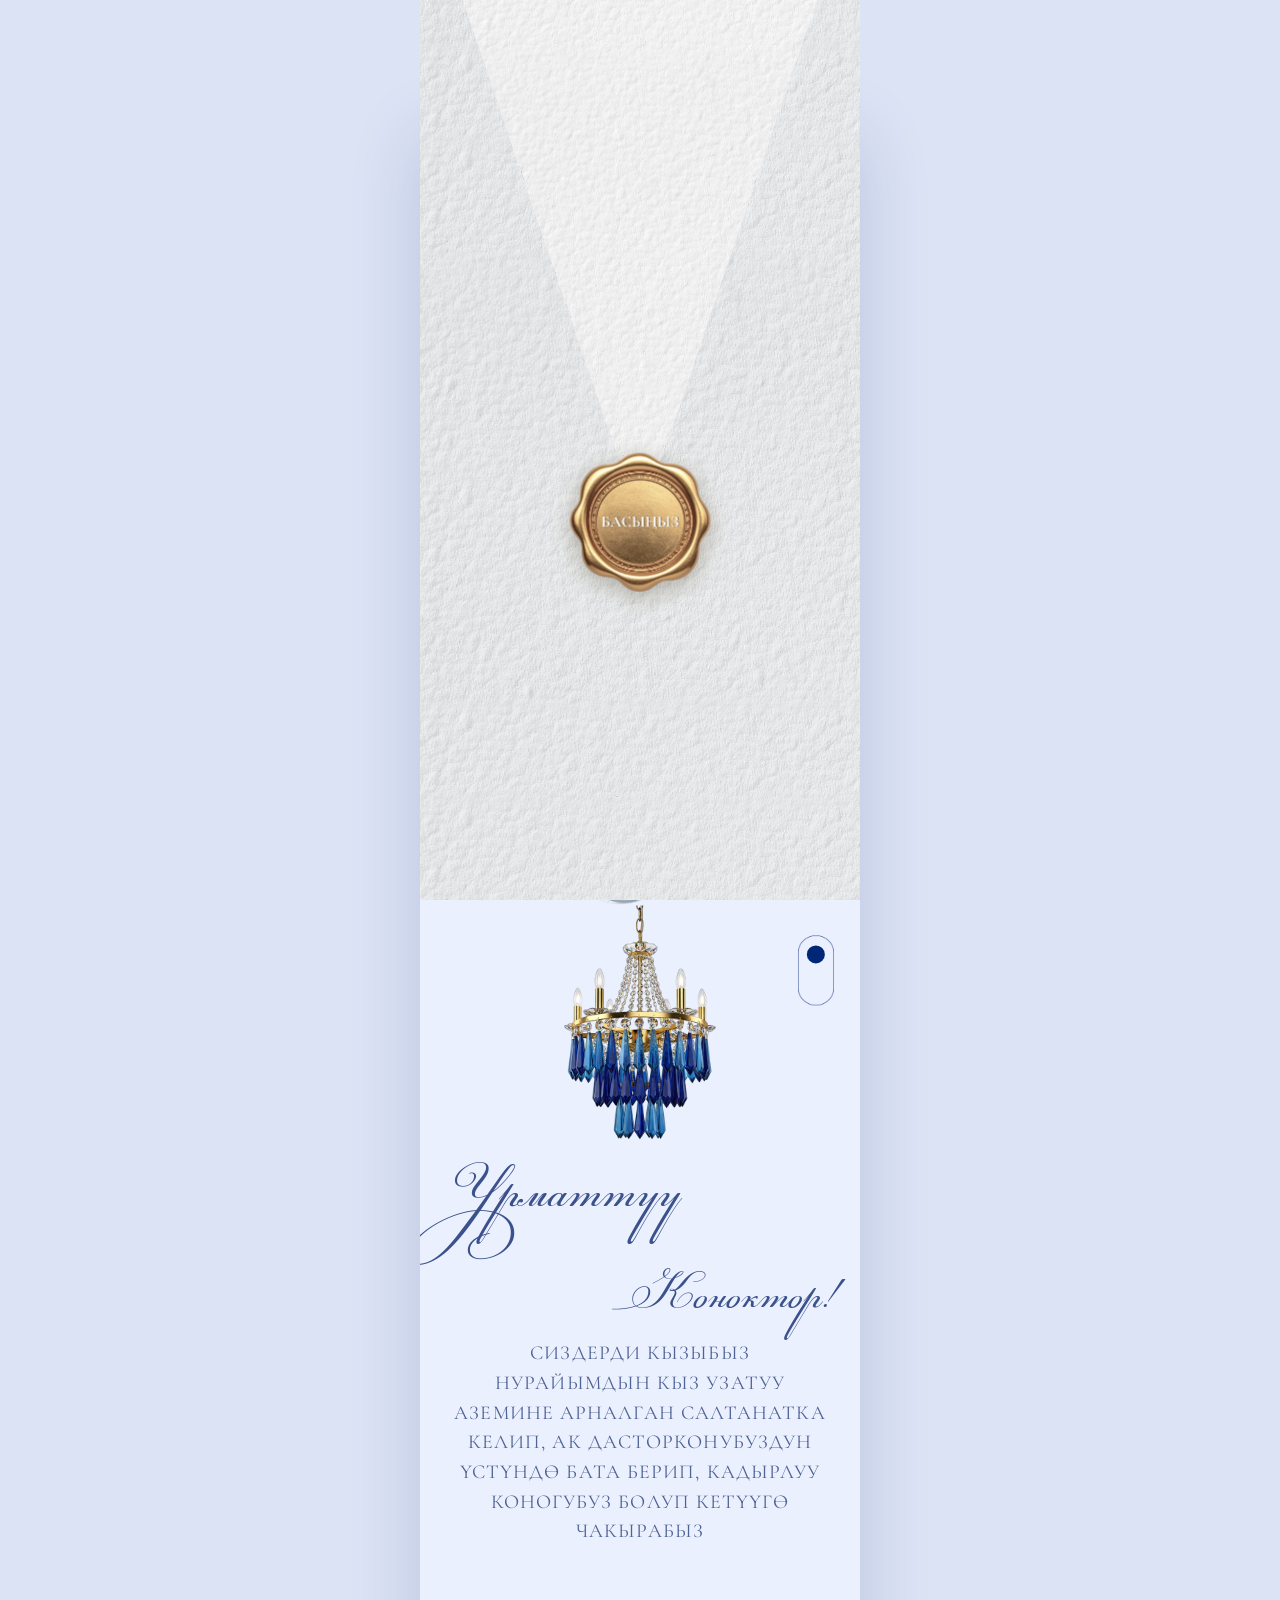
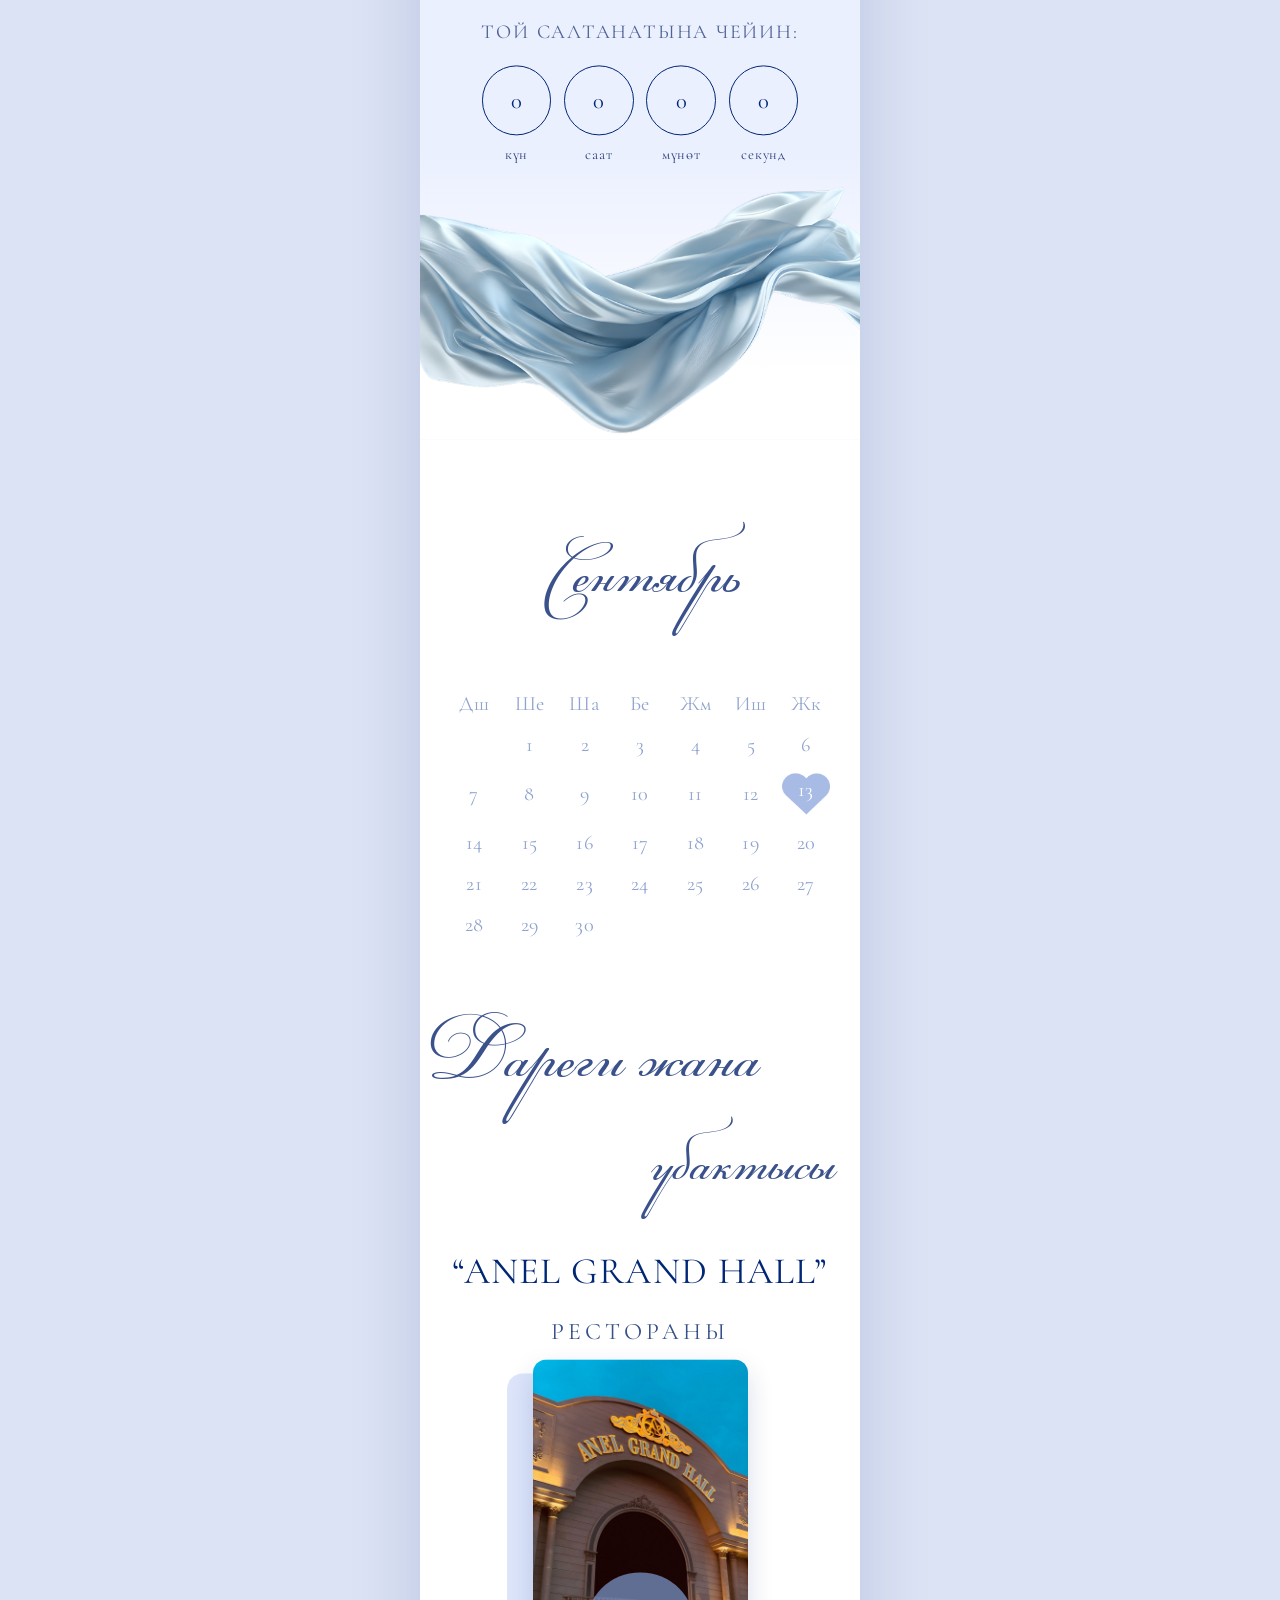
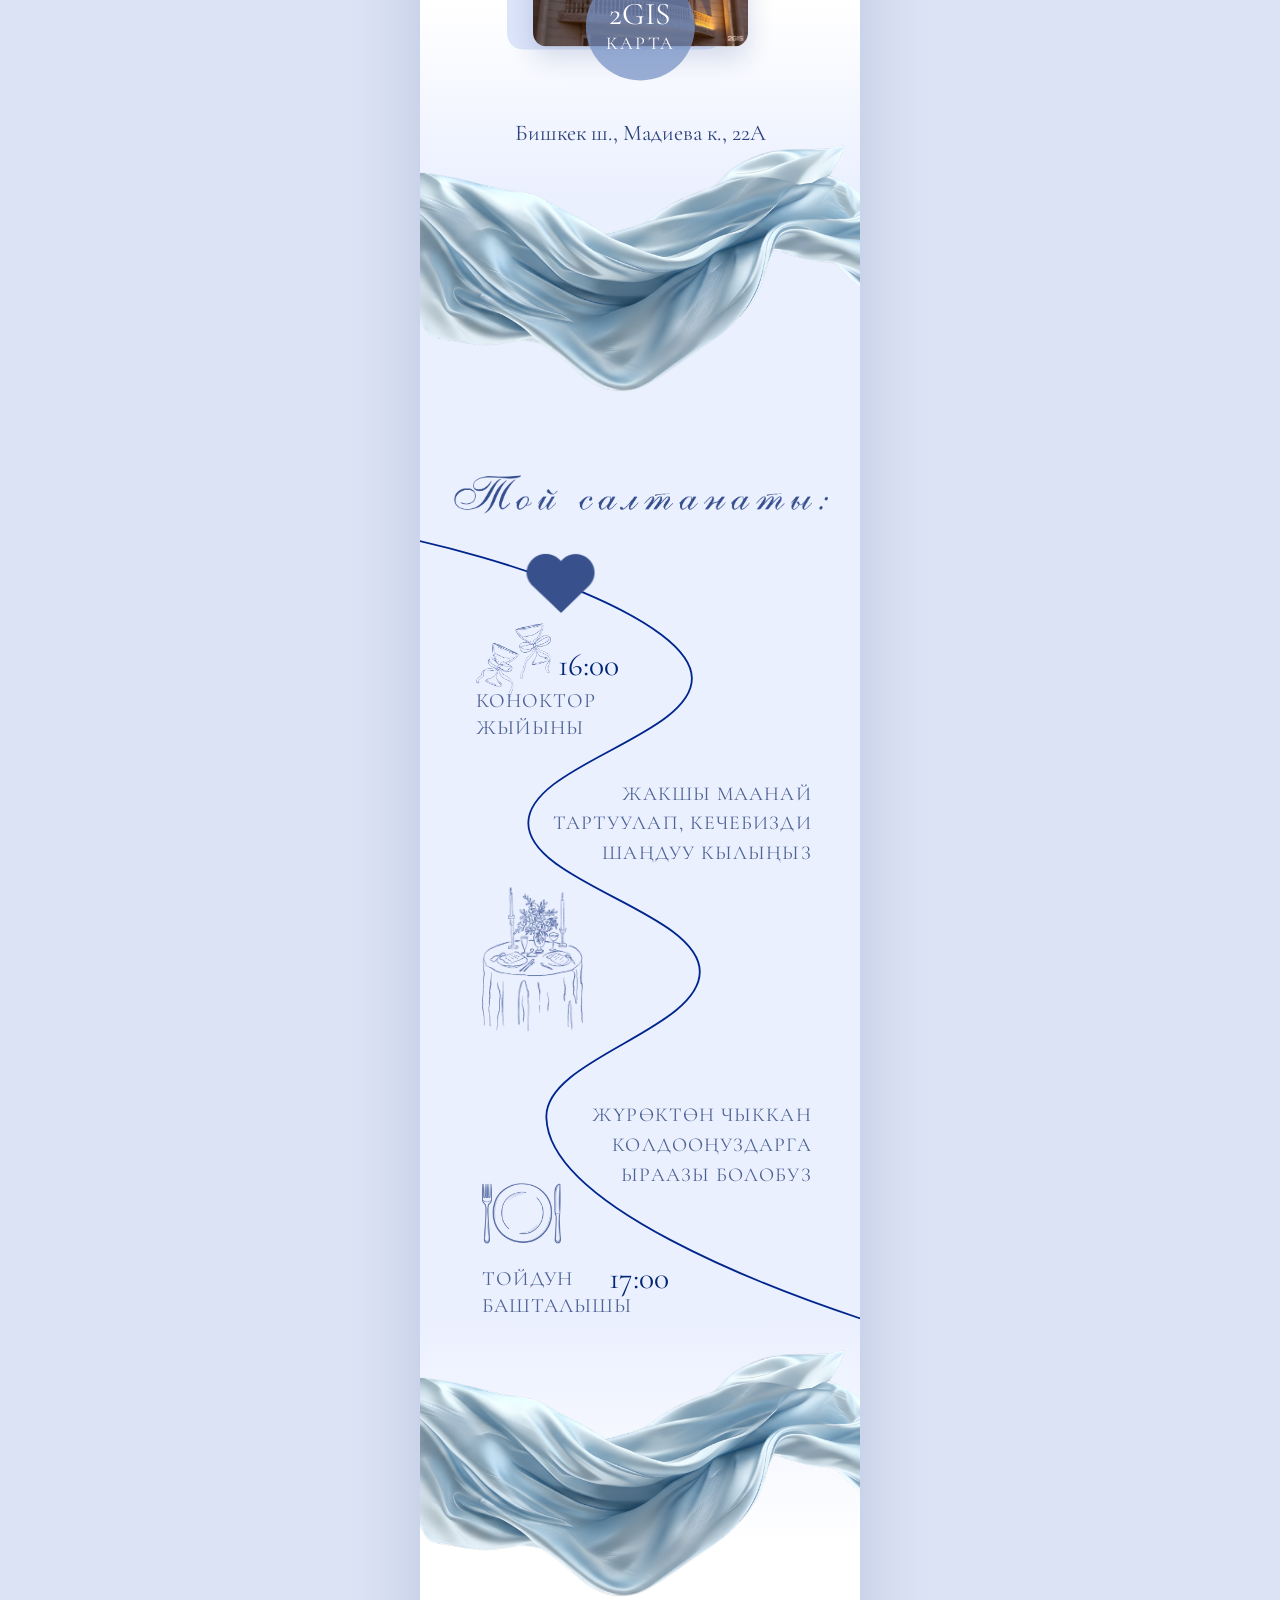
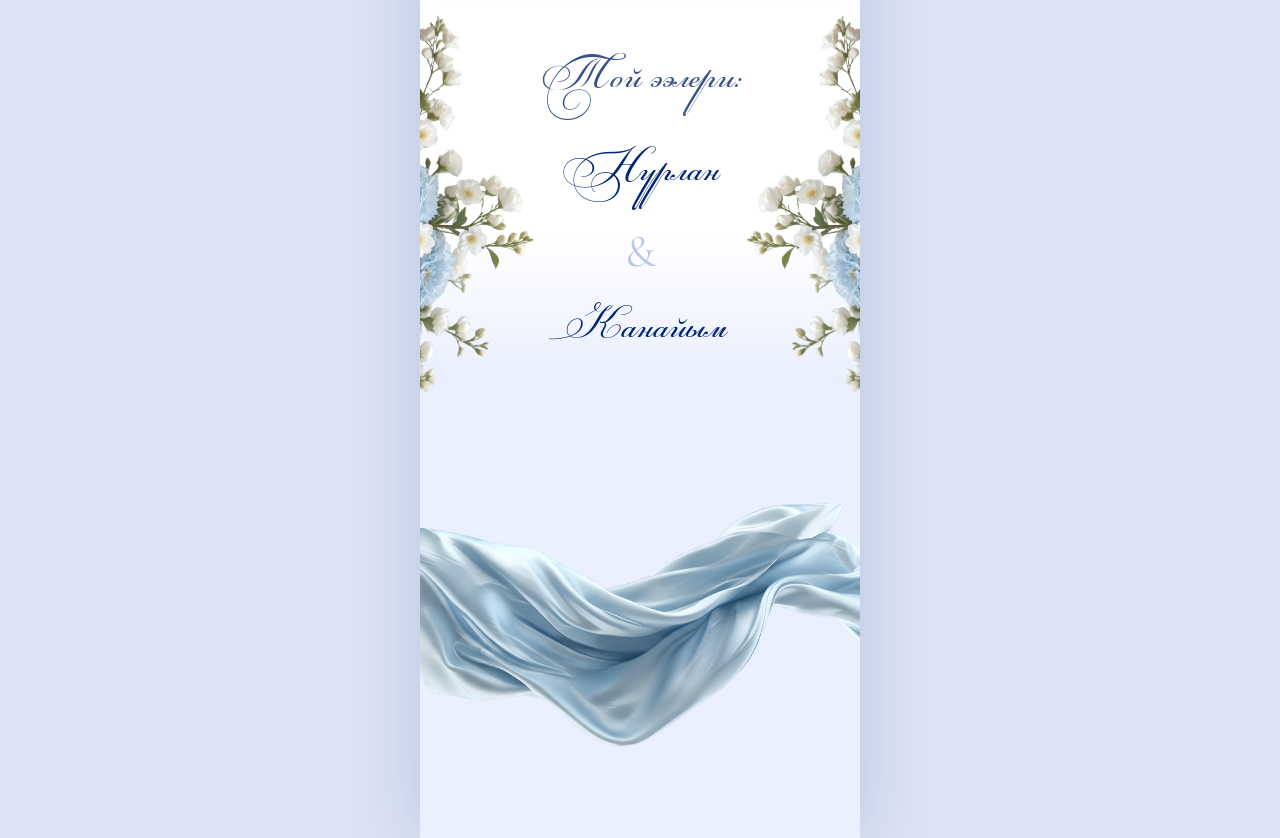
==== index.html @ 8aff55a9 "Сайт-приглашение: Нурайым, кыз узатуу 13.09.2026 Статическая вёрстка по образцу Tilda-шаблона: заста" ====
<!DOCTYPE html>
<html lang="ky">
<head>
<meta charset="utf-8">
<meta name="viewport" content="width=device-width, initial-scale=1, viewport-fit=cover">
<title>Нурайым кыз узатуу | сайт-приглашение | @priglasi_ava</title>
<meta name="description" content="Кыз узатууга чакыруу — Нурайым. 13-сентябрь 2026, саат 17:00, «ANEL GRAND HALL» рестораны, Бишкек ш., Мадиева к., 22А.">
<meta property="og:title" content="Нурайым кыз узатуу | сайт-приглашение">
<meta property="og:description" content="Урматтуу коноктор! Сиздерди кызыбыз Нурайымдын кыз узатуу аземине чакырабыз.">
<meta property="og:image" content="assets/img/og.jpg">
<meta name="twitter:card" content="summary_large_image">
<link rel="preconnect" href="https://fonts.googleapis.com">
<link rel="preconnect" href="https://fonts.gstatic.com" crossorigin>
<link href="https://fonts.googleapis.com/css2?family=Cormorant+Garamond:wght@300;400;500&display=swap" rel="stylesheet">
<link rel="stylesheet" href="css/style.css">
</head>
<body class="is-locked">

<!-- ================= КОНВЕРТ ================= -->
<div class="envelope" id="envelope">
  <div class="envelope__card">
    <div class="env__body"></div>
    <div class="env__flap">
      <div class="env__flap-paper"></div>
      <button class="seal" id="sealBtn" type="button" aria-label="Басыңыз — чакырууну ачуу">
        <img src="assets/img/seal.png" alt="Басыңыз">
      </button>
    </div>
  </div>
</div>

<audio id="track" loop preload="auto" src="assets/audio/song.mp3"></audio>

<main class="page" id="page">

  <!-- ================= 1. ХИРО ================= -->
  <section class="sec hero">
    <img src="assets/img/flower-dark.png"   alt="" class="hero__flower hero__flower--l">
    <img src="assets/img/flower-dark-2.png" alt="" class="hero__flower hero__flower--r">
    <img src="assets/img/flower-light.png"  alt="" class="hero__flower hero__flower--bl">

    <img src="assets/img/t-kyz-uzatuuga-chakyruu.png" alt="Кыз узатууга чакыруу" class="hero__eyebrow">
    <span class="hero__name script">Нурайым</span>
    <img src="assets/img/t-kyz-uzatuu.png" alt="Кыз узатуу" class="hero__sub">
    <div class="hero__hand">
      <img src="assets/img/hand-card.png" alt="">
      <span class="hero__date script">13-сентябрь<br>2026</span>
    </div>

    <img src="assets/img/silk.png" alt="" class="hero__silk">

    <button class="player" id="playerBtn" type="button" aria-label="Музыканы күйгүзүү / өчүрүү" aria-pressed="false">
      <img src="assets/img/song-ring.png"  alt="" class="player__ring">
      <img src="assets/img/icon-play.png"  alt="" class="player__icon player__icon--play">
      <img src="assets/img/icon-pause.png" alt="" class="player__icon player__icon--pause">
    </button>

    <span class="scroll-hint" aria-hidden="true">
      <img src="assets/img/scroll-pill.png" alt="">
      <i></i>
    </span>
  </section>

  <!-- ================= 2. ПРИВЕТСТВИЕ + ТАЙМЕР ================= -->
  <section class="sec greeting">
    <img src="assets/img/chandelier.png" alt="" class="greeting__chandelier">

    <span class="greeting__script script">Урматтуу</span>
    <span class="greeting__caps script">Коноктор!</span>

    <p class="text g-p1">
      Сиздерди кызыбыз<br>
      Нурайымдын кыз узатуу<br>
      аземине арналган салтанатка<br>
      келип, ак дасторконубуздун<br>
      үстүндө бата берип, кадырлуу<br>
      коногубуз болуп кетүүгө<br>
      чакырабыз
    </p>

    <p class="text g-lbl">Той салтанатына чейин:</p>

    <div class="countdown" id="countdown">
      <div class="countdown__cell"><span class="countdown__num" data-cd="days">0</span><span class="countdown__lbl">күн</span></div>
      <div class="countdown__cell"><span class="countdown__num" data-cd="hours">0</span><span class="countdown__lbl">саат</span></div>
      <div class="countdown__cell"><span class="countdown__num" data-cd="minutes">0</span><span class="countdown__lbl">мүнөт</span></div>
      <div class="countdown__cell"><span class="countdown__num" data-cd="seconds">0</span><span class="countdown__lbl">секунд</span></div>
    </div>

    <img src="assets/img/silk.png" alt="" class="greeting__silk">
  </section>

  <!-- ================= 3. ДАТА И МЕСТО ================= -->
  <section class="sec place">
    <span class="place__month script">Сентябрь</span>

    <table class="cal">
      <thead>
        <tr><th>Дш</th><th>Ше</th><th>Ша</th><th>Бе</th><th>Жм</th><th>Иш</th><th>Жк</th></tr>
      </thead>
      <tbody>
        <tr><td></td><td>1</td><td>2</td><td>3</td><td>4</td><td>5</td><td>6</td></tr>
        <tr><td>7</td><td>8</td><td>9</td><td>10</td><td>11</td><td>12</td>
            <td><span class="cal__on"><img src="assets/img/heart-cal.png" alt=""><i>13</i></span></td></tr>
        <tr><td>14</td><td>15</td><td>16</td><td>17</td><td>18</td><td>19</td><td>20</td></tr>
        <tr><td>21</td><td>22</td><td>23</td><td>24</td><td>25</td><td>26</td><td>27</td></tr>
        <tr><td>28</td><td>29</td><td>30</td><td></td><td></td><td></td><td></td></tr>
      </tbody>
    </table>

    <span class="place__h1 script">Дареги жана</span>
    <span class="place__h2 script">убактысы</span>
    <span class="place__venue">“ANEL GRAND HALL”</span>
    <p class="text place__resto">Рестораны</p>

    <div class="photo">
      <!-- Положите снимок в assets/img/venue.jpg — он подхватится сам,
           заглушка ниже спрячется. Файла нет — остаётся заглушка. -->
      <div class="photo__img photo__img--empty" id="venueStub" role="img" aria-label="ANEL GRAND HALL">
        <span>ANEL<br>GRAND<br>HALL</span>
      </div>
      <img src="assets/img/venue.jpg" alt="Ресторан «ANEL GRAND HALL»" class="photo__img photo__img--real"
           onload="document.getElementById('venueStub').hidden=true;this.style.display='block'"
           onerror="this.remove()">
      <a class="photo__map" href="https://2gis.kg/bishkek/search/ANEL%20GRAND%20HALL/firm/70000001079817962/74.643226%2C42.822157" target="_blank" rel="noopener">
        <b>2GIS</b><span>Карта</span>
      </a>
    </div>

    <p class="place__addr">
      <a href="https://yandex.ru/maps/?ll=74.643226%2C42.822157&amp;z=17&amp;pt=74.643226%2C42.822157" target="_blank" rel="noopener">
        Бишкек ш., Мадиева к., 22А
      </a>
    </p>
  </section>

  <!-- ================= 4. ПРОГРАММА ================= -->
  <section class="sec timing">
    <img src="assets/img/silk.png" alt="" class="timing__silk-top">
    <img src="assets/img/t-toi-saltanaty.png" alt="Той салтанаты:" class="timing__title">

    <svg class="timing__path" viewBox="0 0 390 1250" aria-hidden="true">
      <path id="toiPath" d="M -40 300
               C  80 322, 241 379, 241 430
               C 241 481,  96 507,  96 558
               C  96 611, 248 637, 248 690
               C 248 741, 112 767, 112 818
               C 112 895, 300 970, 430 1010"
            fill="none" stroke="#00268C" stroke-width="1.6"/>
    </svg>

    <img src="assets/img/icon-glasses.png" alt="" class="timing__icon i-glasses">
    <p class="t-time t-15">16:00</p>
    <p class="t-what t-15w">Коноктор<br>жыйыны</p>

    <p class="text text--right timing__note timing__note--1">
      Жакшы маанай<br>тартуулап, кечебизди<br>шаңдуу кылыңыз
    </p>

    <img src="assets/img/heart.png" alt="" class="timing__heart">
    <img src="assets/img/icon-table.png" alt="" class="timing__icon i-table">

    <p class="text text--right timing__note timing__note--2">
      Жүрөктөн чыккан<br>колдооңуздарга<br>ыраазы болобуз
    </p>

    <img src="assets/img/icon-plate.png" alt="" class="timing__icon i-plate">
    <p class="t-time t-16">17:00</p>
    <p class="t-what t-16w">Тойдун<br>башталышы</p>
  </section>

  <!-- ================= 5. ЦВЕТЫ ================= -->
  <section class="sec decor">
    <img src="assets/img/silk.png"    alt="" class="decor__silk-top">
    <img src="assets/img/bouquet.png" alt="" class="decor__bouquet decor__bouquet--l">
    <img src="assets/img/bouquet.png" alt="" class="decor__bouquet decor__bouquet--r">
    <div class="sign">
      <span class="sign__lead script">Той ээлери:</span>
      <span class="sign__name script">Нурлан</span>
      <span class="sign__amp">&amp;</span>
      <span class="sign__name script">Канайым</span>
    </div>

    <img src="assets/img/silk.png"    alt="" class="decor__silk-bot">
  </section>

</main>

<script src="js/main.js"></script>
</body>
</html>
---- css/style.css ----
/* =========================================================
   Кыз узатуу — сайт-приглашение
   Макет нарисован в сетке 390px (как в оригинале) и целиком
   масштабируется: все размеры — доли ширины колонки.
   ========================================================= */

:root{
  --navy:   #002676;   /* капс-заголовки, цифры */
  --blue:   #36508A;
  --text:   #4E6294;   /* основной текст */
  --label:  #2C437D;   /* мелкие подписи */
  --lav:    #EBF0FF;   /* лавандовый фон */
  --white:  #FFFFFF;
  --cal:    #8FA3CE;
  --ink:    #3A518B;   /* цвет леттеринга, как в оригинале */
  --ink-dk: #002676;   /* тёмный вариант: имена, вензель */

  --serif: 'Cormorant Garamond', 'Times New Roman', serif;

  /* 1 «дизайн-пиксель» исходного макета шириной 390 */
  --u: calc(100vw / 390);
}
@media (min-width:440px){
  :root{ --u: calc(440px / 390); }
}

*,*::before,*::after{ box-sizing:border-box; }
[hidden]{ display:none !important; }   /* иначе display из класса перебивает атрибут */

html{ -webkit-text-size-adjust:100%; }

body{
  margin:0;
  font-family:var(--serif);
  font-weight:400;
  color:var(--text);
  background:#DCE3F5;
  overflow-x:hidden;
}
body.is-locked{ overflow:hidden; height:100%; }

img{ display:block; max-width:100%; }
a{ color:inherit; text-decoration:none; }
p{ margin:0; }

.page{
  position:relative;
  width:calc(390 * var(--u));
  margin:0 auto;
  background:var(--lav);
  overflow:hidden;
  box-shadow:0 0 calc(60 * var(--u)) rgba(0,38,118,.16);
}

/* секции: высота задаётся padding-top в % от ширины,
   поэтому весь блок масштабируется вместе с колонкой */
.sec{ position:relative; width:100%; }
.sec > *{ position:absolute; }

/* ---------- типографика ---------- */
.text{
  font-size:calc(17.5 * var(--u));
  line-height:1.5;
  letter-spacing:.055em;
  text-transform:uppercase;
  text-align:center;
  color:var(--text);
}
.text--sm{
  font-size:calc(17 * var(--u));
  text-transform:none;
  letter-spacing:.01em;
  line-height:1.6;
}
.text--right{ text-align:right; }

/* каллиграфия — тот же шрифт, что в оригинале */
@font-face{
  font-family:'Florise';
  src:url("../assets/fonts/florise.woff") format("woff");
  font-weight:400;
  font-style:normal;
  font-display:swap;
}
.script{
  display:block;
  font-family:'Florise',cursive;
  font-weight:400;
  line-height:1;
  color:var(--ink);
  white-space:nowrap;
}

/* =========================================================
   КОНВЕРТ
   Крупный план середины: сходящиеся кромки верхней створки и печать
   на стыке. Три слоя — карман (.env__body) с V-образным вырезом,
   створка (.env__flap) на 3D-петле и сама страница за ними.
   По клику створка отгибается вверх, страница выезжает из кармана,
   карман уезжает вниз.
   ========================================================= */
.envelope{
  position:fixed;
  inset:0;
  z-index:100;
  background:transparent;
  transition:visibility 0s linear 1.75s;
}
.envelope__card{
  position:absolute;
  top:0; bottom:0;
  left:50%;
  width:calc(390 * var(--u));
  margin-left:calc(-195 * var(--u));
  overflow:hidden;
  perspective:calc(1200 * var(--u));
}

/* карман: вся площадь, кроме треугольника под створкой.
   Через этот вырез и видно выезжающую страницу. */
.env__body{
  position:absolute;
  inset:0;
  z-index:2;
  background:#F2F3F6 url("../assets/img/paper-texture.jpg") center/cover no-repeat;
  clip-path:polygon(0 -14%, 50% 58%, 100% -14%, 100% 100%, 0 100%);
  box-shadow:0 0 calc(60 * var(--u)) rgba(0,38,118,.16);
  transition:transform .45s cubic-bezier(.45,.05,.75,.4) 1.05s;
}
.env__body::after{
  content:"";
  position:absolute; inset:0;
  background:rgba(44,54,78,.055);  /* лёгкая разница тона: створка лежит поверх кармана */
}

/* верхняя створка — петля по своему верхнему краю.
   Сама створка только вращается: обрезка треугольником и тени живут
   на дочерней .env__flap-paper, иначе clip-path срезал бы печать,
   а filter сплющил бы 3D. Печать лежит внутри и едет вместе со створкой. */
.env__flap{
  position:absolute;
  left:0; top:-14%;
  width:100%; height:72%;
  z-index:3;
  transform-origin:50% 0;
  transform-style:preserve-3d;
  transition:transform 1.3s cubic-bezier(.45,.02,.4,1);
}
.env__flap-paper{
  position:absolute;
  inset:0;
  background:#F2F3F6 url("../assets/img/paper-texture.jpg") center/cover no-repeat;
  clip-path:polygon(0 0, 100% 0, 50% 100%);
  filter:drop-shadow(0 calc(2 * var(--u)) calc(3 * var(--u)) rgba(48,58,84,.34))
         drop-shadow(0 calc(10 * var(--u)) calc(18 * var(--u)) rgba(48,58,84,.18));
}
.env__flap-paper::after{
  content:"";
  position:absolute; inset:0;
  background:linear-gradient(180deg, rgba(255,255,255,.10), rgba(255,255,255,0) 60%);
}

.seal{
  position:absolute;
  top:100%; left:50%;   /* вершина створки */
  z-index:2;
  width:32%;
  aspect-ratio:1084/1069;
  transform:translate(-50%,-50%);
  padding:0; border:0; background:none;
  cursor:pointer;
  filter:drop-shadow(0 calc(6 * var(--u)) calc(10 * var(--u)) rgba(60,50,20,.32));
  animation:sealPulse 2.6s ease-in-out infinite;
}
.seal img{ width:100%; }


@keyframes sealPulse{
  0%,100%{ transform:translate(-50%,-50%) scale(1); }
  50%    { transform:translate(-50%,-50%) scale(1.06); }
}

/* страница ждёт внутри кармана и выезжает вверх */
.page{ transition:transform .85s cubic-bezier(.4,.04,.25,1) .8s; }
body.is-locked .page{ transform:translateY(calc(120 * var(--u))); }

.envelope.is-open{ visibility:hidden; pointer-events:none; }
.envelope.is-open .seal{ animation:none; }
.envelope.is-open .env__flap{ transform:rotateX(-176deg); }
.envelope.is-open .env__body{ transform:translateY(104%); }

/* =========================================================
   1. ХИРО   (высота 844 / 390)
   ========================================================= */
.hero{
  padding-top:216.4%;
  background:linear-gradient(#F5F8FF 0%, var(--lav) 42%);
}
.hero__eyebrow{ left:10.8%; top:3.2%;  width:78.5%; z-index:5; }
.hero__name   { left:10%;   top:12.5%; z-index:5; font-size:calc(58 * var(--u)); color:#264386; }
.hero__sub    { left:41%;   top:22.7%; width:55%;   z-index:5; }
.hero__hand   { left:27%;   top:30.6%; width:49%;   z-index:4; }
.hero__hand img{ width:100%; }
.hero__date{
  position:absolute;
  left:39.9%; top:18.5%;
  transform:translate(-50%,-50%);
  width:100%;
  text-align:center;
  font-size:calc(33 * var(--u));
  line-height:1.25;
  color:#002176;
  white-space:normal;
}

.hero__flower{ z-index:3; pointer-events:none; }
.hero__flower--l { left:-13%;  top:23.7%; width:55%; }
.hero__flower--r { right:-12%; top:22%;   width:55%; }
.hero__flower--bl{ left:8%;    top:45.5%; width:30%; }

.hero__silk{
  left:-12%; top:55%;
  width:128%; max-width:none;
  z-index:6;
  pointer-events:none;
}

/* плеер */
.player{
  right:8%; top:9.5%;
  z-index:7;
  width:20%;
  aspect-ratio:1;
  padding:0; border:0; background:none;
  cursor:pointer;
}
.player__ring{
  width:100%;
  animation:spin 16s linear infinite;
}
@keyframes spin{ to{ transform:rotate(360deg); } }
.player__icon{
  position:absolute;
  top:50%; left:50%;
  width:46%;
  transform:translate(-50%,-50%);
}
.player__icon--pause{ display:none; }
.player.is-playing .player__icon--play{ display:none; }
.player.is-playing .player__icon--pause{ display:block; }

/* индикатор прокрутки */
.scroll-hint{
  right:6%; top:84%;
  width:8%;
  z-index:7;
}
.scroll-hint img{ width:100%; }
.scroll-hint i{
  position:absolute;
  left:50%; top:14%;
  width:52%; aspect-ratio:1;
  transform:translateX(-50%);
  border-radius:50%;
  background:var(--navy);
  animation:hint 2s ease-in-out infinite;
}
@keyframes hint{
  0%,100%{ transform:translate(-50%,0);   opacity:1; }
  50%    { transform:translate(-50%,190%); opacity:.3; }
}

/* =========================================================
   2. ПРИВЕТСТВИЕ + ТАЙМЕР   (844 / 390)
   ========================================================= */
.greeting{
  padding-top:216.4%;
  background:linear-gradient(var(--lav) 0%, var(--lav) 70%, #FFFFFF 93%);
}
.greeting__chandelier{ left:32.7%; top:-19.1%; width:34.5%; z-index:2; }
.greeting__script    { left:7.7%; top:8.4%;  font-size:calc(58 * var(--u)); }
.greeting__caps{
  left:auto; right:6%; top:19.5%;
  font-size:calc(50 * var(--u));
}

.greeting .g-p1   { left:0; top:26.5%; width:100%; }
.greeting .g-lbl  { left:0; top:55.7%; width:100%; letter-spacing:.09em; }

.countdown{
  left:0; top:60.7%;
  width:100%;
  display:flex;
  justify-content:center;
  gap:calc(11 * var(--u));
}
.countdown__cell{ text-align:center; }
.countdown__num{
  display:flex;
  align-items:center;
  justify-content:center;
  width:calc(62 * var(--u));
  height:calc(62 * var(--u));
  border:calc(1.5 * var(--u)) solid var(--navy);
  border-radius:50%;
  font-size:calc(20 * var(--u));
  color:var(--navy);
}
.countdown__lbl{
  display:block;
  margin-top:calc(9 * var(--u));
  font-size:calc(13 * var(--u));
  letter-spacing:.05em;
  color:var(--label);
}
.greeting__silk{
  left:-12%; top:73.5%;
  width:128%; max-width:none;
  pointer-events:none;
}

/* =========================================================
   3. ДАТА И МЕСТО   (844 / 390)
   ========================================================= */
.place{
  padding-top:307.7%;
  background:linear-gradient(#FFFFFF 0%, #FFFFFF 86%, var(--lav) 100%);
}
.place__month{ left:0; top:7.9%; width:100%; text-align:center; font-size:calc(67 * var(--u)); }

.cal{
  left:6%; top:18%;
  width:88%;
  border-collapse:collapse;
  table-layout:fixed;
}
.cal th{ color:var(--cal); }
.cal th,
.cal td{
  padding:calc(7 * var(--u)) 0;
  text-align:center;
  font-weight:400;
  font-size:calc(18 * var(--u));
  color:var(--cal);
  letter-spacing:.01em;
}
.cal__on{
  position:relative;
  display:inline-flex;
  align-items:center;
  justify-content:center;
  width:calc(42 * var(--u));
  height:calc(37 * var(--u));
  color:#FFFFFF;
}
.cal__on img{
  position:absolute;
  left:0; top:0;
  width:100%; height:100%;
  object-fit:contain;
  pointer-events:none;
}
.cal__on i{
  position:relative;
  font-style:normal;
  padding-bottom:calc(6 * var(--u));
}

.place__h1   { left:1.3%;  top:43.4%; font-size:calc(73 * var(--u)); }
.place__h2   { left:auto;  right:6%; top:51.7%; font-size:calc(60 * var(--u)); }
.place__venue{
  left:0; top:59.8%;
  width:100%;
  text-align:center;
  font-size:calc(33 * var(--u));
  letter-spacing:.03em;
  color:var(--navy);
}
.place__resto{
  left:0; top:64.6%;
  width:100%;
  font-size:calc(21 * var(--u));
  letter-spacing:.17em;
  color:var(--blue);
}

.photo{
  left:25.6%; top:67.9%;
  width:49%;
}
.photo::before{
  content:"";
  position:absolute;
  left:-12%; top:5%;
  width:100%; height:96%;
  border-radius:calc(14 * var(--u));
  background:#DCE5FA;
}
.photo__img{
  position:relative;
  width:100%;
  border-radius:calc(12 * var(--u));
  box-shadow:0 calc(10 * var(--u)) calc(24 * var(--u)) rgba(0,38,118,.16);
}
/* настоящее фото показывается только когда файл действительно есть */
.photo__img--real{ display:none; }

/* заглушка, пока нет фото ресторана */
.photo__img--empty{
  aspect-ratio:1080/1434;
  display:flex;
  align-items:center;
  justify-content:center;
  background:linear-gradient(160deg,#E7ECFA,#CFDAF2);
  color:#7C8FC4;
  text-align:center;
  font-size:calc(22 * var(--u));
  letter-spacing:.16em;
  line-height:1.6;
}
.photo__map{
  position:absolute;
  z-index:2;
  left:50%; bottom:calc(-30 * var(--u));
  width:calc(96 * var(--u));
  height:calc(96 * var(--u));
  transform:translateX(-50%);
  border-radius:50%;
  background:rgba(120,148,198,.74);
  color:#FFFFFF;
  display:flex;
  flex-direction:column;
  align-items:center;
  justify-content:center;
  line-height:1;
  transition:background .25s ease;
}
.photo__map:hover{ background:rgba(0,38,118,.74); }
.photo__map b{ font-weight:400; font-size:calc(28 * var(--u)); }
.photo__map span{
  margin-top:calc(3 * var(--u));
  font-size:calc(16 * var(--u));
  letter-spacing:.13em;
  text-transform:uppercase;
}

.place__addr{
  left:0; top:94.3%;
  width:100%;
  text-align:center;
  font-size:calc(20 * var(--u));
  line-height:1.5;
  color:var(--label);
  white-space:nowrap;
}

/* =========================================================
   4. ПРОГРАММА   (1250 / 390)
   ========================================================= */
.timing{
  padding-top:320.5%;
  background:linear-gradient(var(--lav) 0%, var(--lav) 80%, #FFFFFF 96%);
}
.timing__silk-top{
  left:-12%; top:-3.4%;
  width:128%; max-width:none;
  z-index:1;
  pointer-events:none;
}
.timing__title{ left:7.7%; top:20%; width:85%; z-index:2; }

.timing__path{
  left:0; top:0;
  width:100%; height:100%;
  z-index:1;
  pointer-events:none;
}

.timing__icon{ z-index:2; opacity:.8; }
.i-glasses{ left:12.8%; top:30.5%; width:17%; }
.i-table  { left:14%;   top:49.2%; width:23%; }
.i-plate  { left:14%;   top:70.2%; width:18%; }

.t-time{
  z-index:2;
  font-size:calc(28 * var(--u));
  color:var(--navy);
}
.t-what{
  z-index:2;
  font-size:calc(18 * var(--u));
  text-transform:uppercase;
  letter-spacing:.05em;
  line-height:1.35;
  color:var(--text);
}
.t-15  { left:31.3%; top:32.1%; }
.t-15w { left:12.8%; top:35%;   }
.t-16  { left:43%;   top:75.6%; }
.t-16w { left:14%;   top:76%;   }

.timing__note{
  z-index:2;
  right:11%;
  width:68%;
  font-size:calc(17.5 * var(--u));
}
.timing__note--1{ top:41.6%; }
.timing__note--2{ top:64.4%; }

/* сердце едет по линии — базовая точка совпадает с серединой пути */
.timing__heart{
  left:27%; top:65%;
  width:15.4%;
  z-index:2;
  transform:translate(-50%,-50%);
}

/* =========================================================
   5. ЦВЕТЫ   (760 / 390)
   ========================================================= */
.decor{
  padding-top:189.7%;
  background:linear-gradient(#FFFFFF 0%, #FFFFFF 28%, var(--lav) 44%, var(--lav) 100%);
}
.decor__silk-top{
  left:-12%; top:-30.3%;
  width:128%; max-width:none;
  z-index:2;
  pointer-events:none;
}
.decor__bouquet{ top:1.4%; width:54%; z-index:1; }
.decor__bouquet--l{ left:-28%; transform:rotate(180deg); }
.decor__bouquet--r{ right:-28%; transform:rotate(180deg) scaleX(-1); }
.sign{
  left:0; top:6.5%;
  width:100%;
  z-index:3;
  text-align:center;
}
.sign__lead{
  display:block;
  font-size:calc(44 * var(--u));
}
.sign__name{
  display:block;
  font-size:calc(44 * var(--u));
  color:var(--ink-dk);
}
/* у Florise высокие росчерки, поэтому интервалы заданы построчно */
.sign__lead + .sign__name{ margin-top:calc(39 * var(--u)); }
.sign__amp + .sign__name{ margin-top:calc(30 * var(--u)); }
.sign__amp{
  display:block;
  margin-top:calc(25 * var(--u));
  font-family:var(--serif);
  font-size:calc(40 * var(--u));
  line-height:1;
  color:#B9C7EA;
}

.decor__silk-bot{
  left:-12%; top:59.5%;
  width:128%; max-width:none;
  z-index:2;
  pointer-events:none;
}

@media (prefers-reduced-motion:reduce){
  .seal,.player__ring,.scroll-hint i{ animation:none; }
  .env__flap,.env__body,.page,.seal{ transition-duration:.25s; transition-delay:0s; }
  .flap,.envelope,.seal{ transition-duration:.25s; }
}
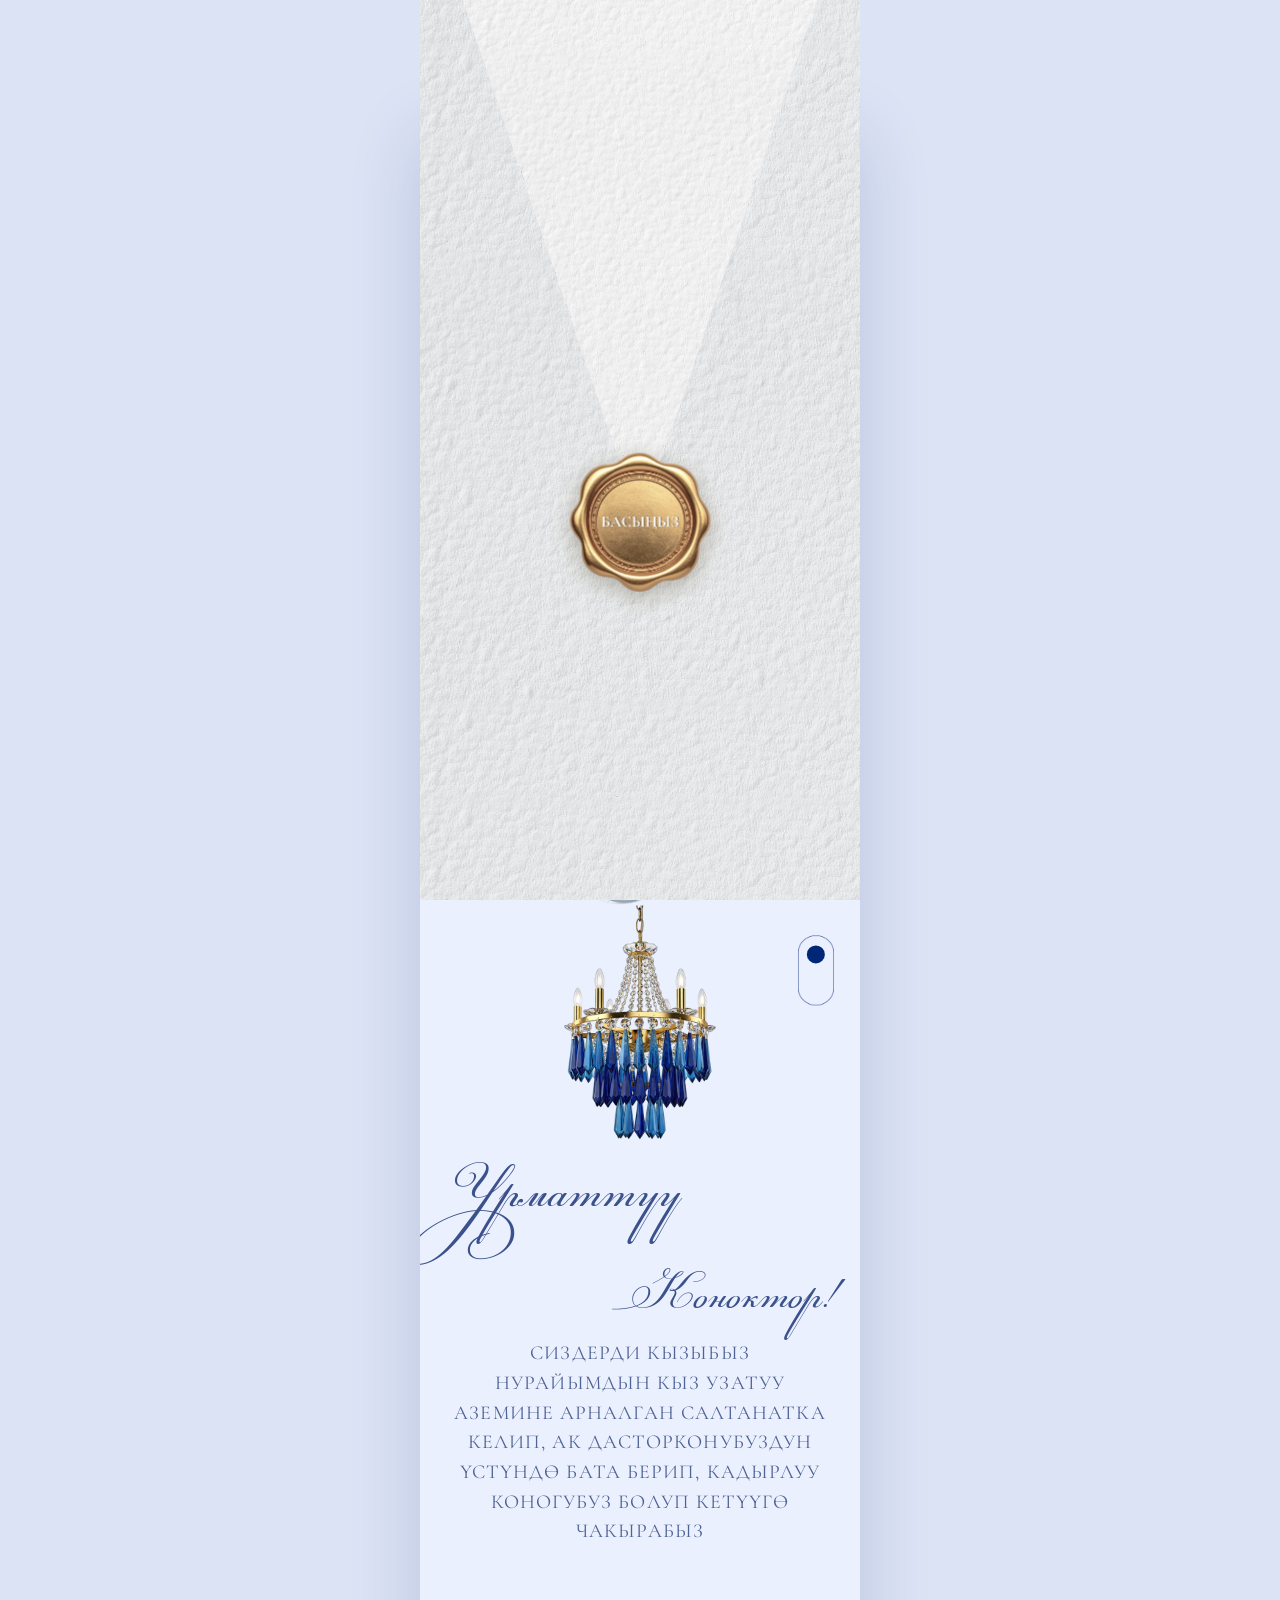
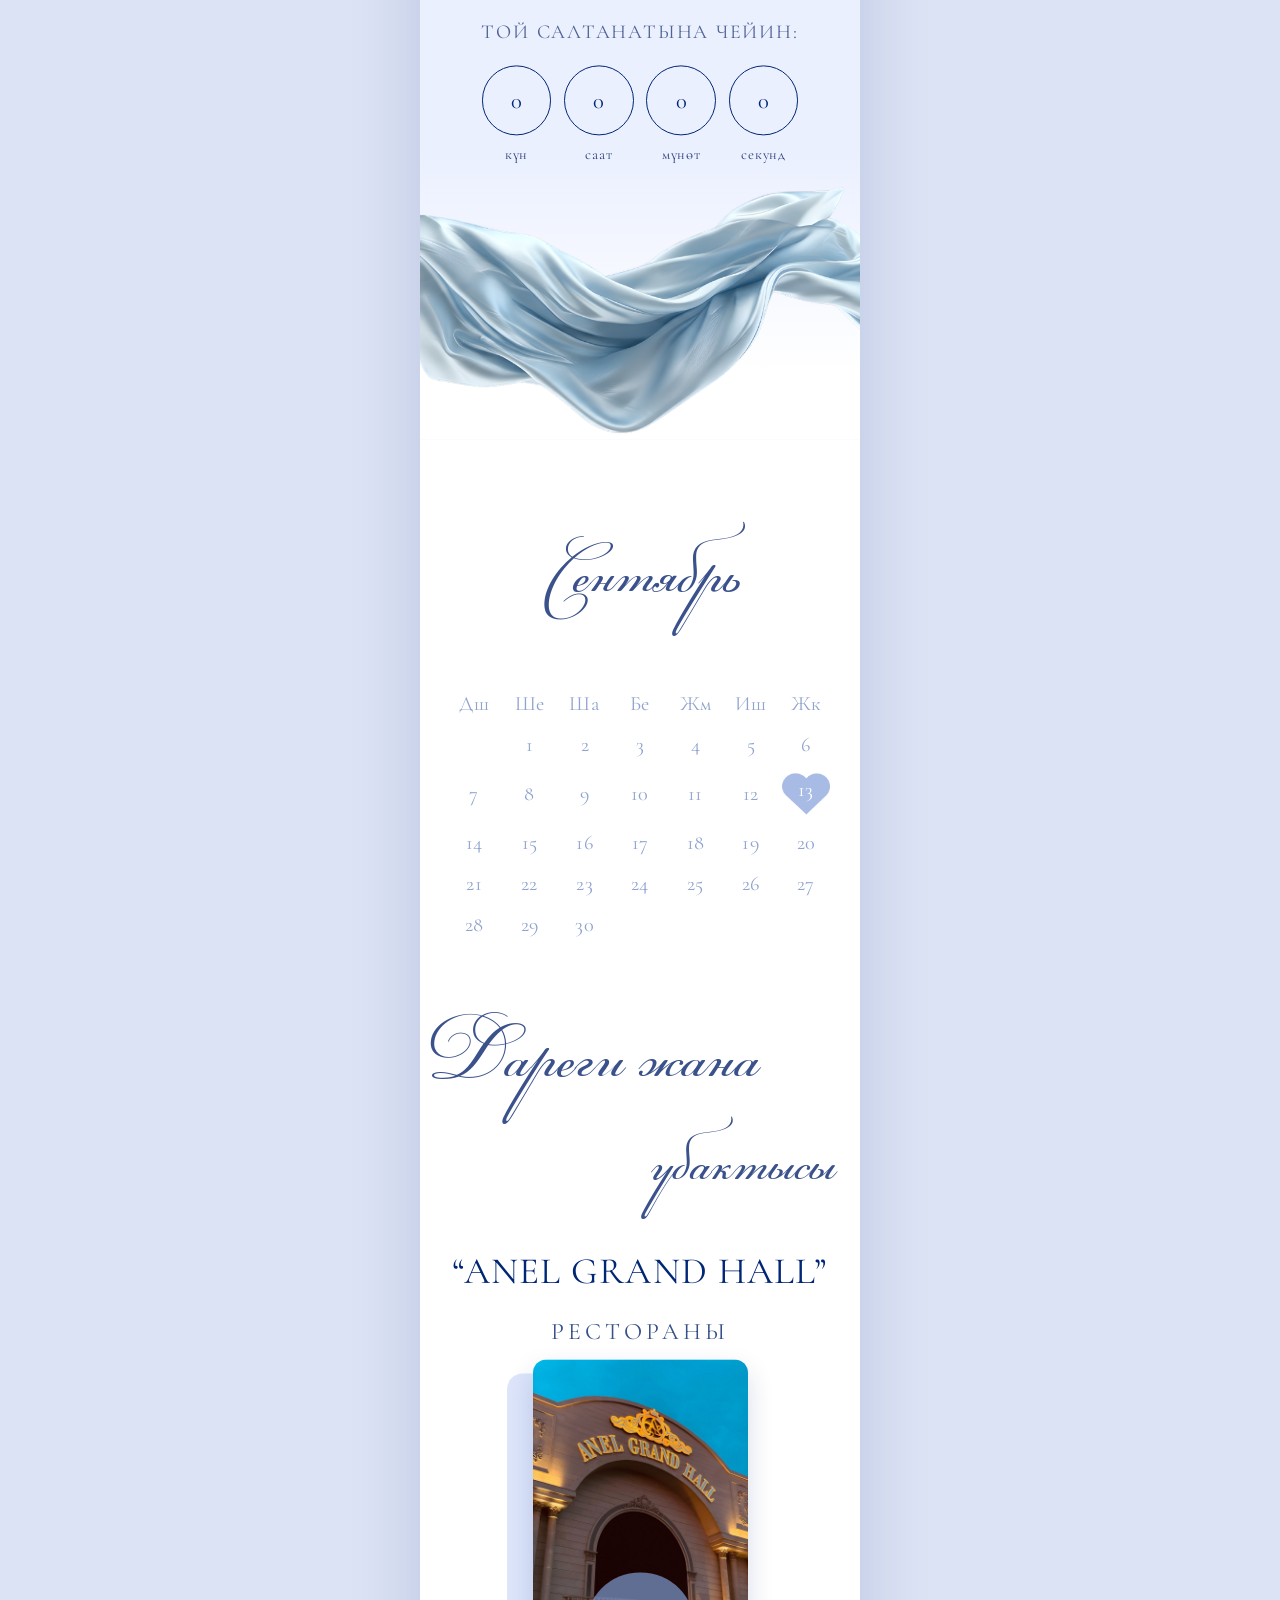
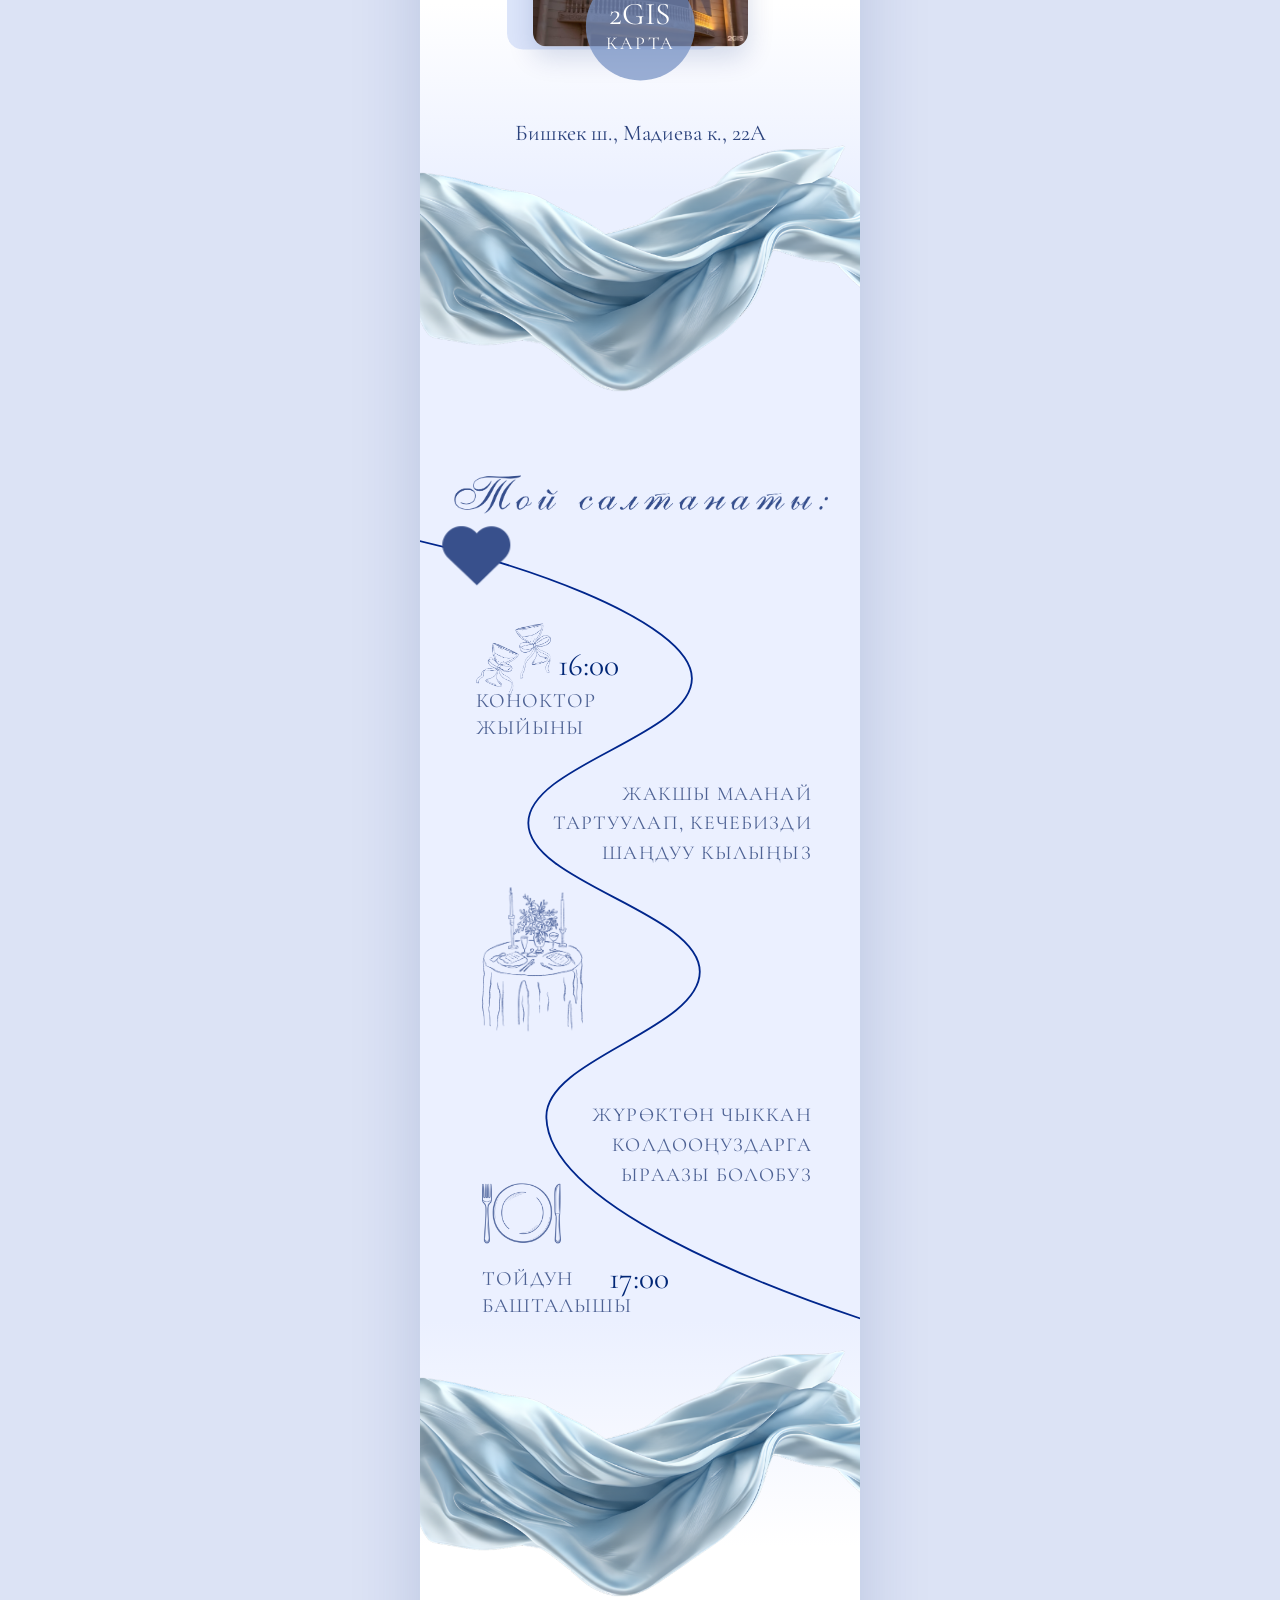
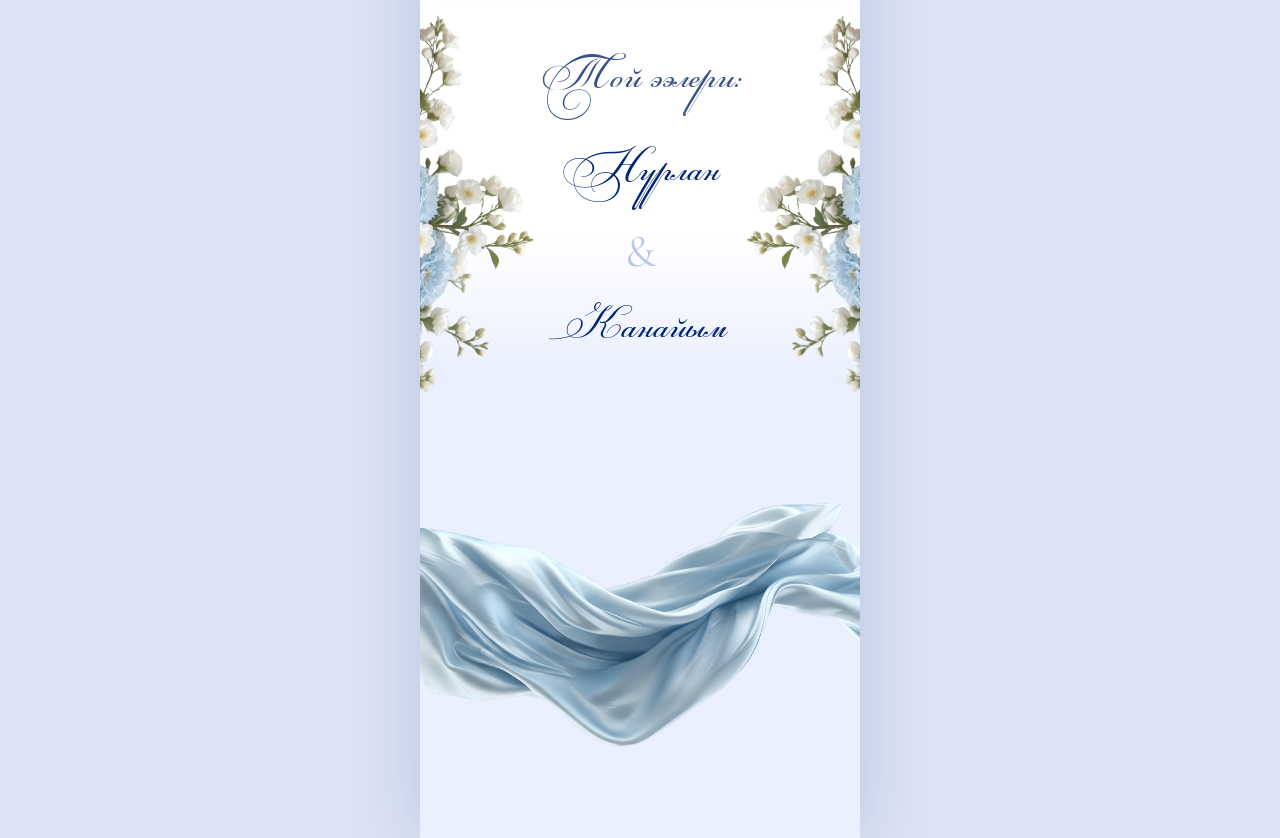
==== commit 0427412b: "Абсолютные og:image и og:url для превью в мессенджерах Co-Authored-By: Claude Opus 5 <noreply@anthro" ====
--- a/index.html
+++ b/index.html
@@ -5,9 +5,11 @@
 <meta name="viewport" content="width=device-width, initial-scale=1, viewport-fit=cover">
 <title>Нурайым кыз узатуу | сайт-приглашение | @priglasi_ava</title>
 <meta name="description" content="Кыз узатууга чакыруу — Нурайым. 13-сентябрь 2026, саат 17:00, «ANEL GRAND HALL» рестораны, Бишкек ш., Мадиева к., 22А.">
+<meta property="og:url" content="https://theramvis.github.io/nurayym/">
+<meta property="og:type" content="website">
 <meta property="og:title" content="Нурайым кыз узатуу | сайт-приглашение">
 <meta property="og:description" content="Урматтуу коноктор! Сиздерди кызыбыз Нурайымдын кыз узатуу аземине чакырабыз.">
-<meta property="og:image" content="assets/img/og.jpg">
+<meta property="og:image" content="https://theramvis.github.io/nurayym/assets/img/og.jpg">
 <meta name="twitter:card" content="summary_large_image">
 <link rel="preconnect" href="https://fonts.googleapis.com">
 <link rel="preconnect" href="https://fonts.gstatic.com" crossorigin>
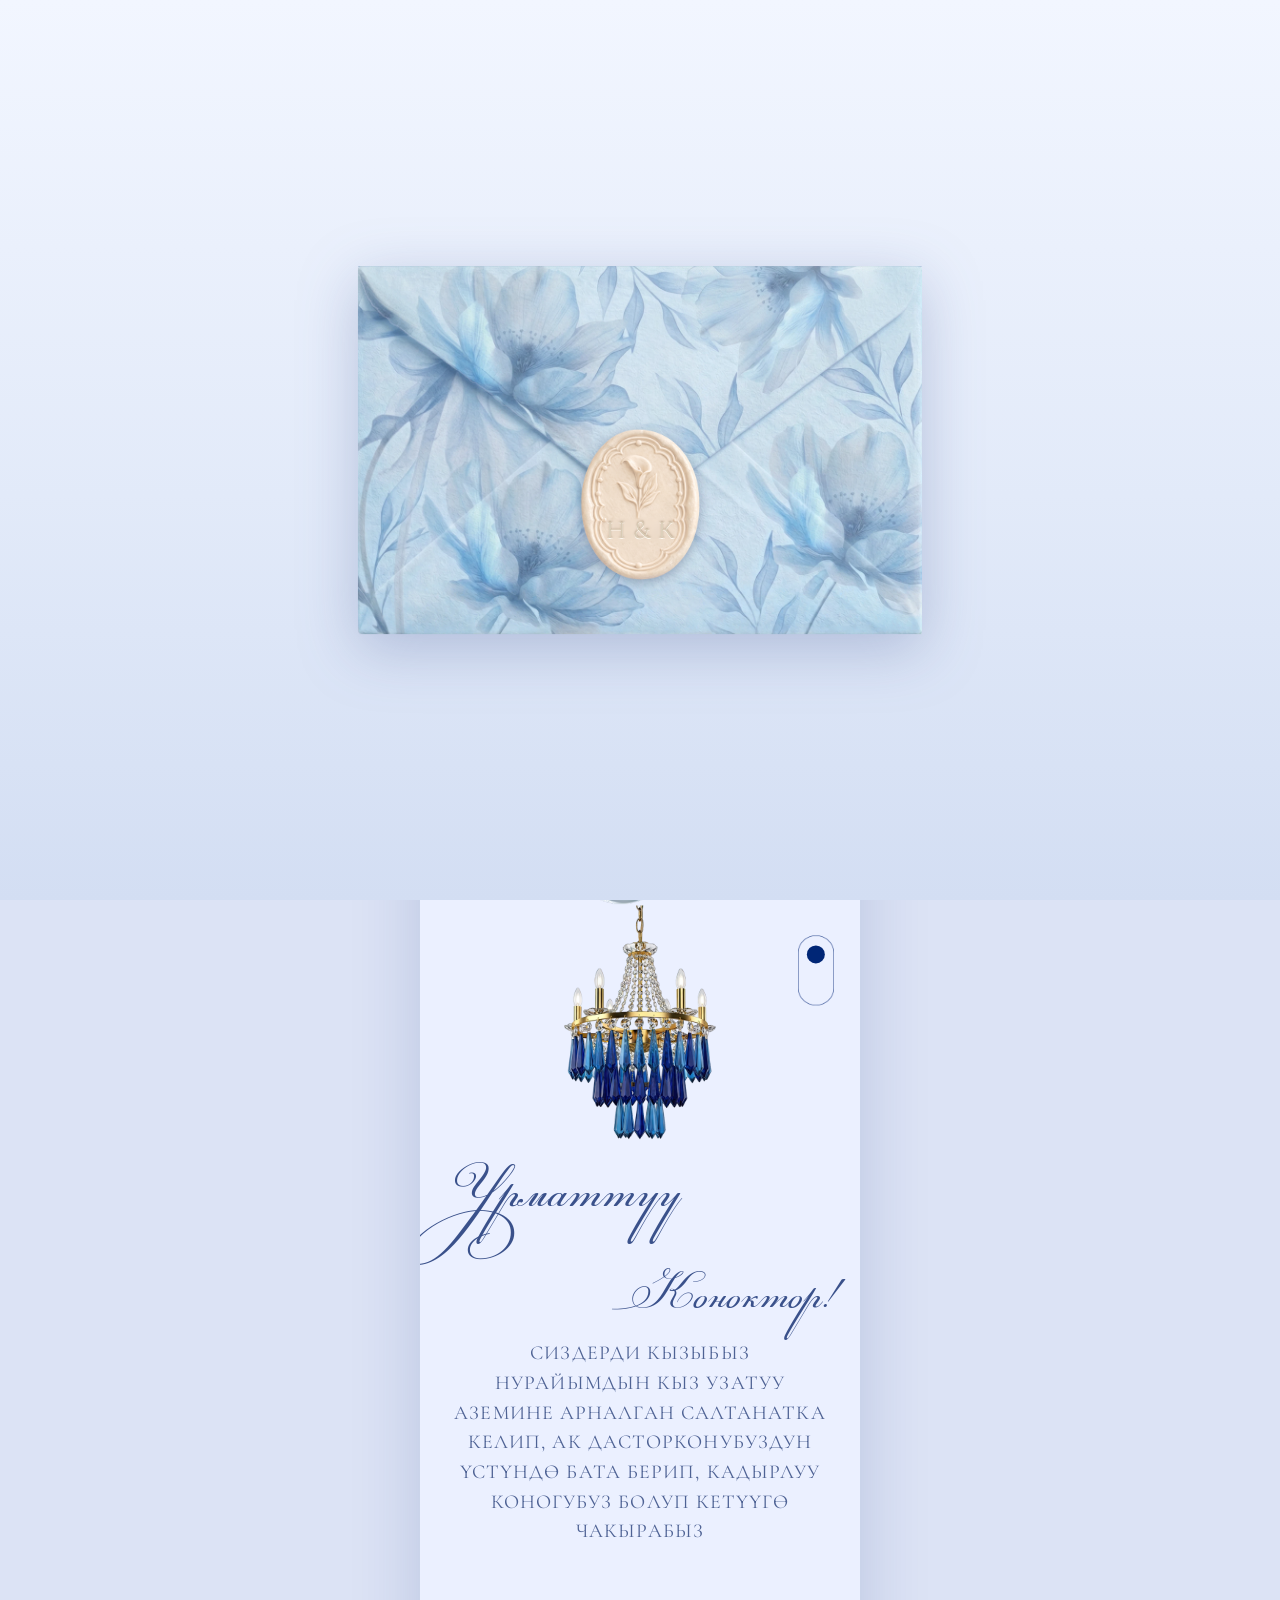
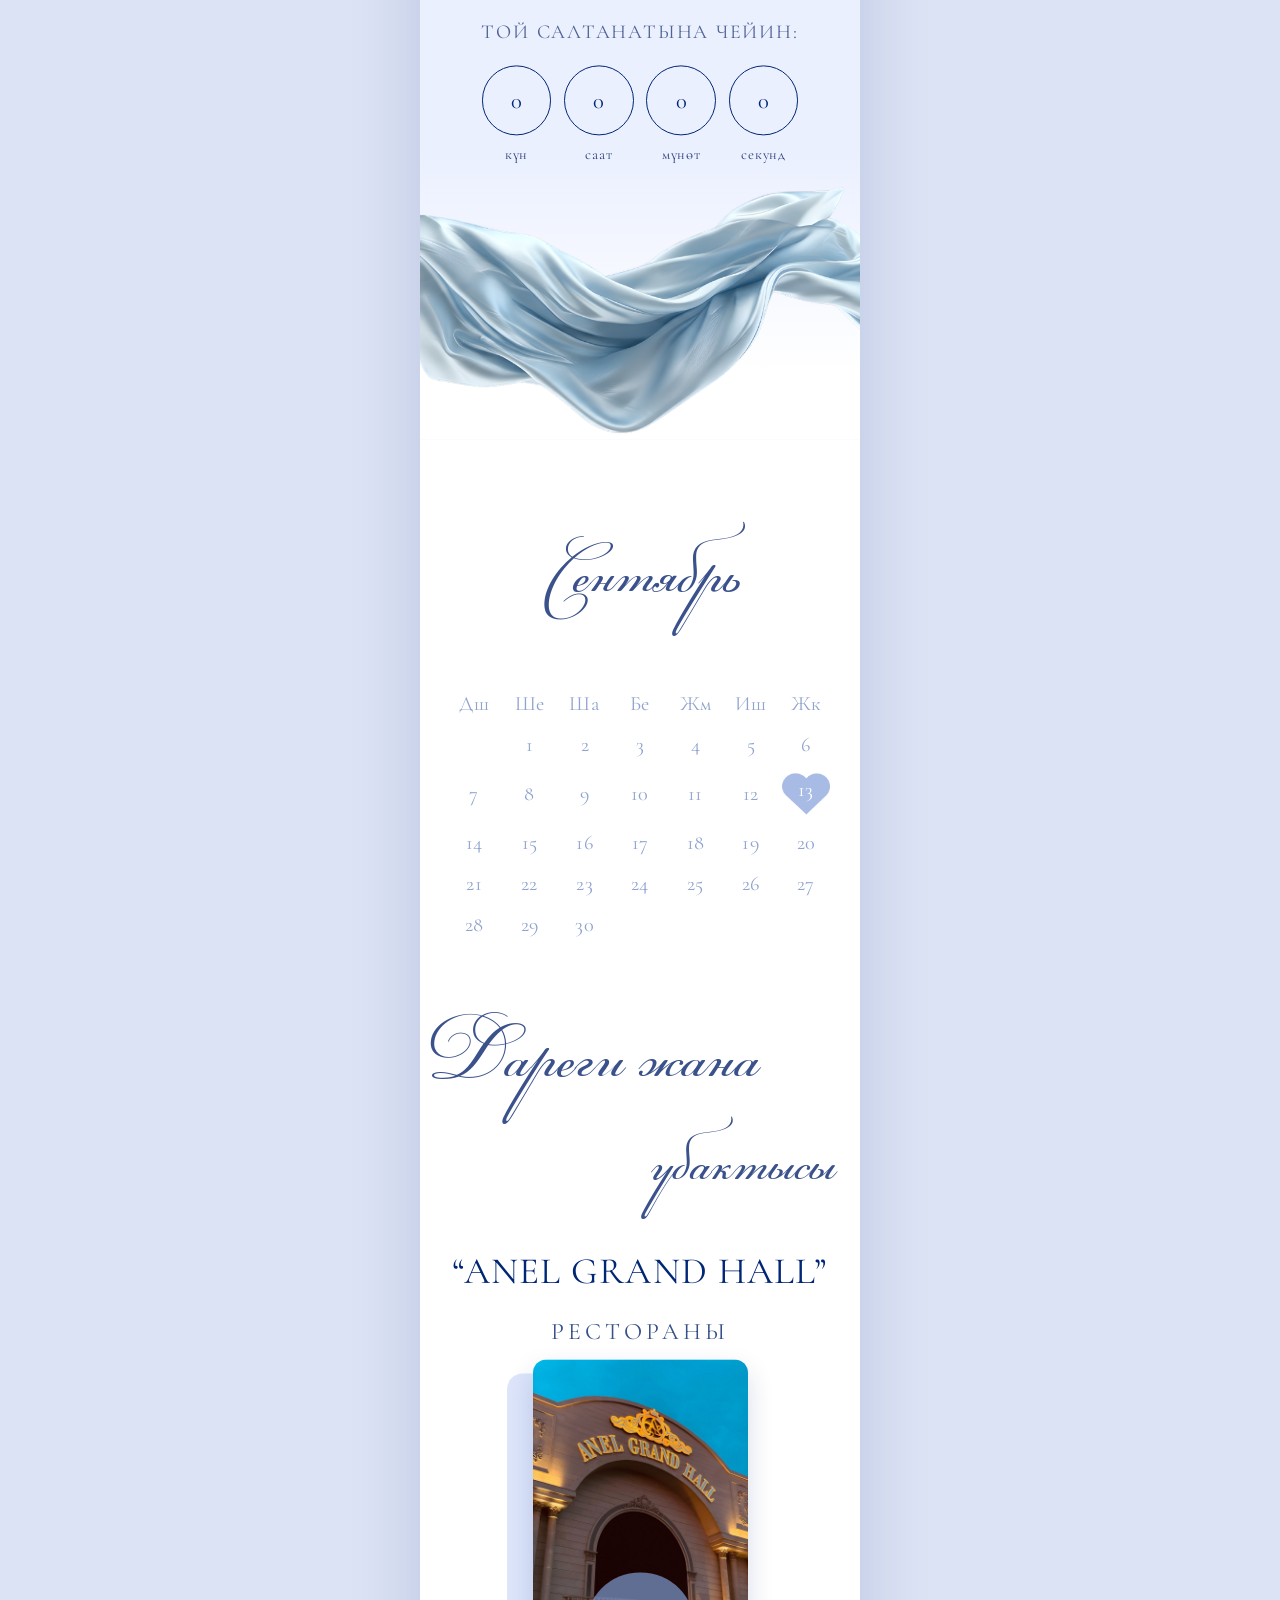
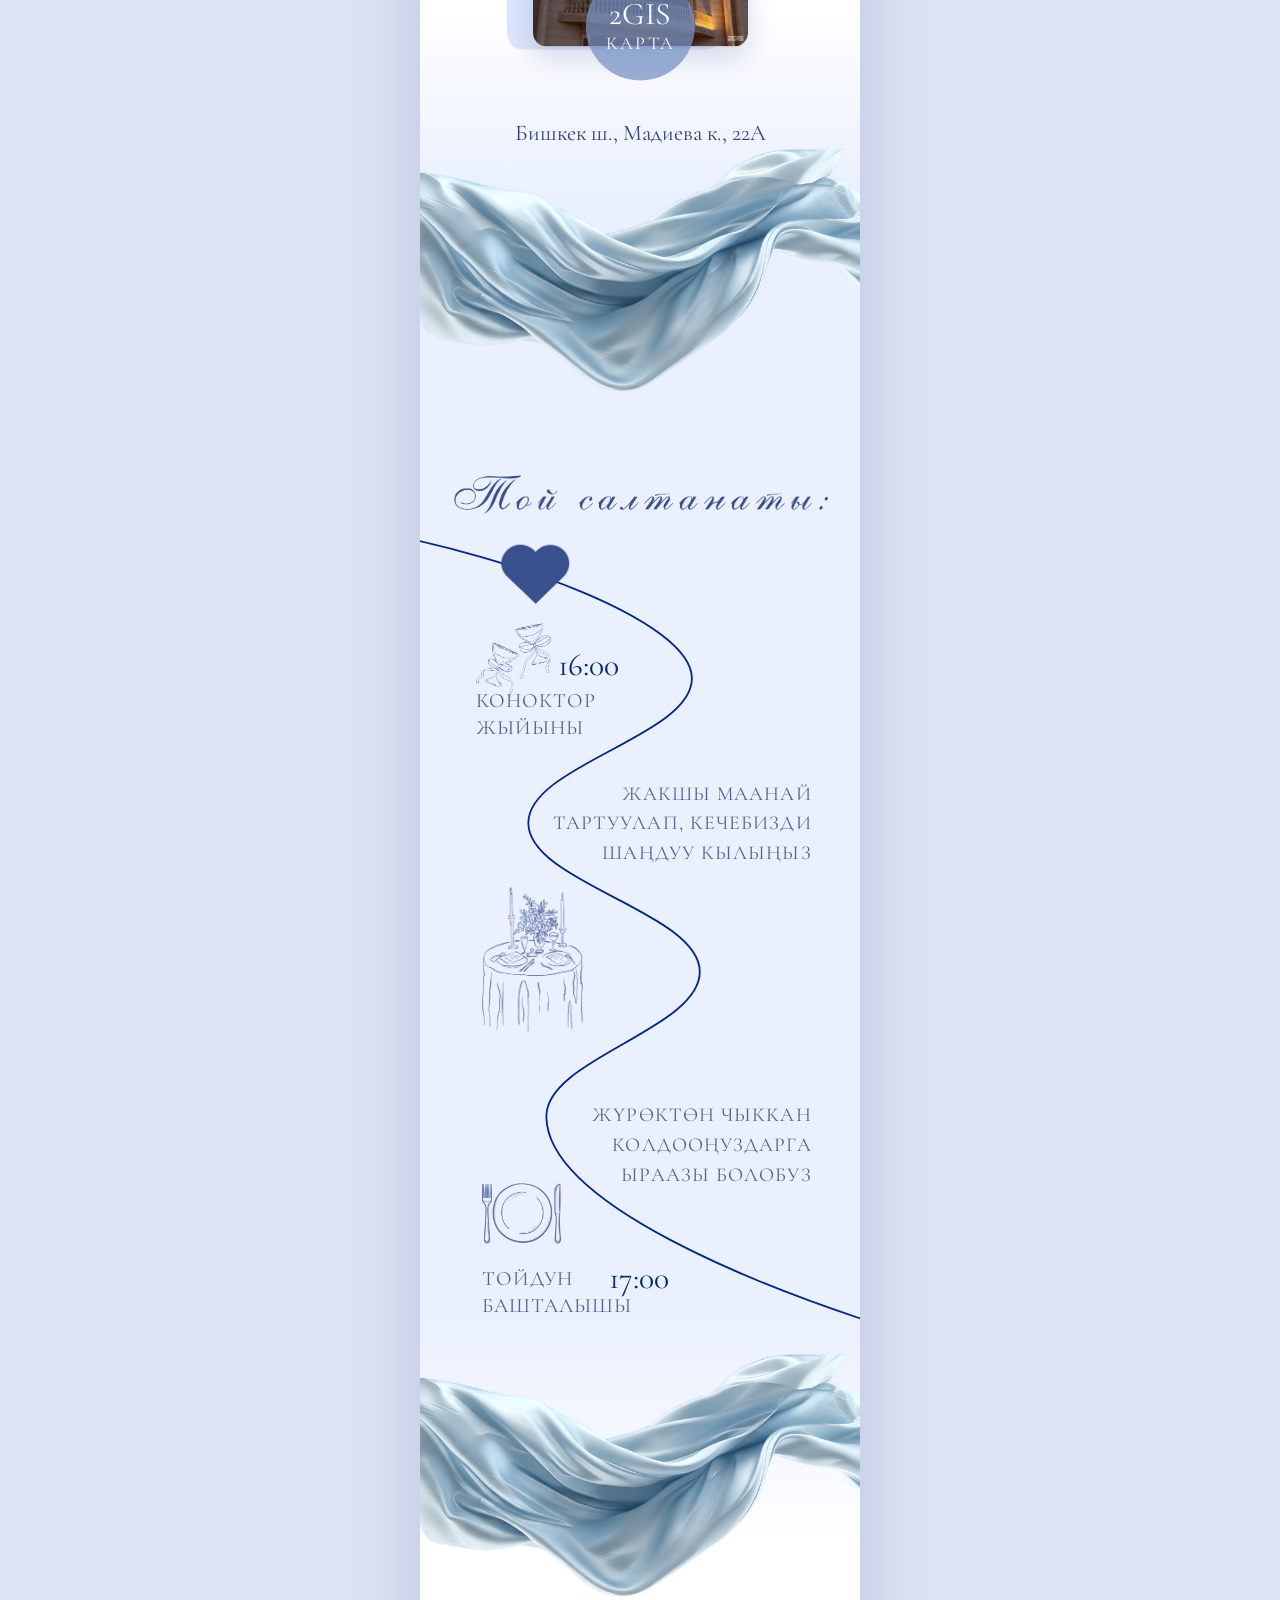
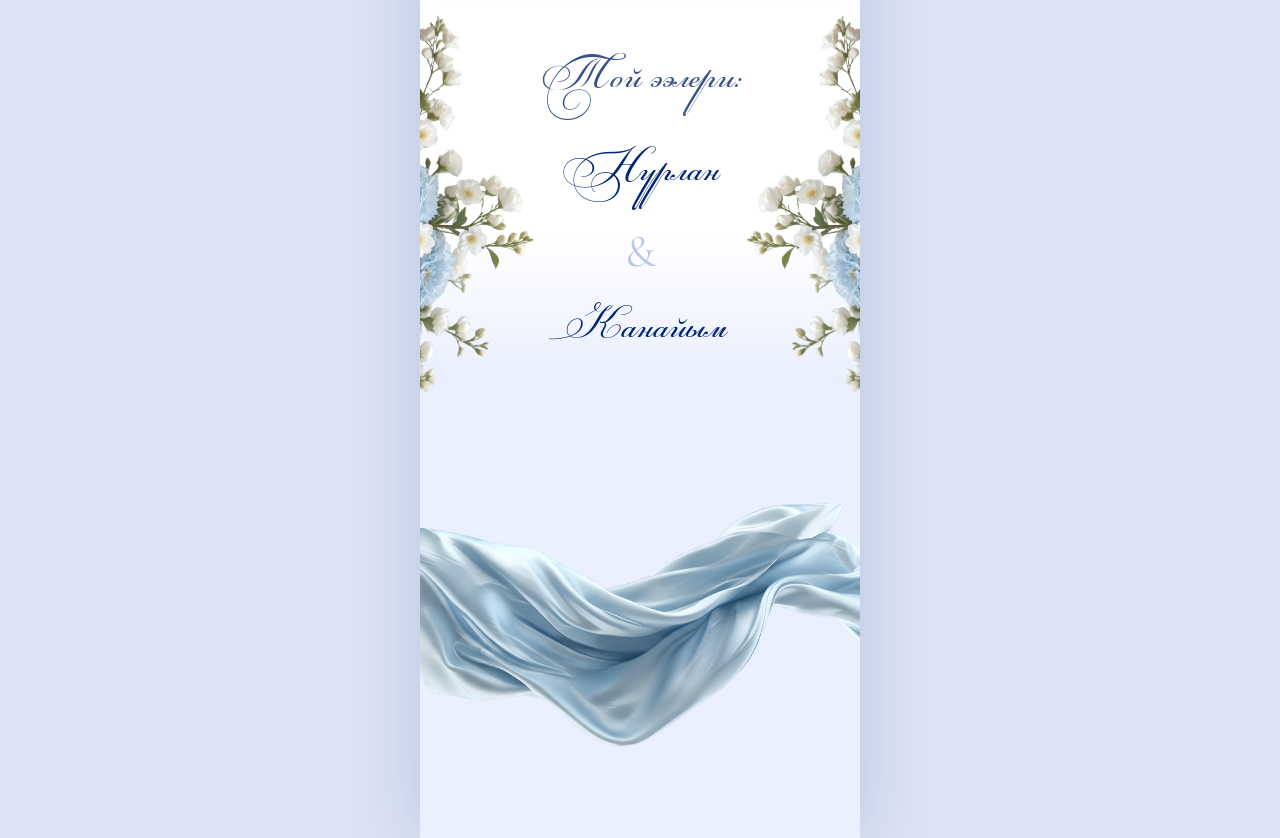
==== commit 949583e1: "Заставка-конверт на присланных материалах Карман собран как конверт минус треугольник створки, печат" ====
--- a/index.html
+++ b/index.html
@@ -20,12 +20,14 @@
 
 <!-- ================= КОНВЕРТ ================= -->
 <div class="envelope" id="envelope">
+  <div class="env__scene"></div>
   <div class="envelope__card">
+    <div class="env__inner"></div>
     <div class="env__body"></div>
     <div class="env__flap">
-      <div class="env__flap-paper"></div>
       <button class="seal" id="sealBtn" type="button" aria-label="Басыңыз — чакырууну ачуу">
-        <img src="assets/img/seal.png" alt="Басыңыз">
+        <img src="assets/img/env-seal.png" alt="">
+        <span class="seal__initials">Н&nbsp;&amp;&nbsp;К</span>
       </button>
     </div>
   </div>
--- a/css/style.css
+++ b/css/style.css
@@ -93,101 +93,100 @@
 
 /* =========================================================
    КОНВЕРТ
-   Крупный план середины: сходящиеся кромки верхней створки и печать
-   на стыке. Три слоя — карман (.env__body) с V-образным вырезом,
-   створка (.env__flap) на 3D-петле и сама страница за ними.
-   По клику створка отгибается вверх, страница выезжает из кармана,
-   карман уезжает вниз.
+   Три слоя из готовых картинок: карман (конверт минус треугольник
+   створки), сама створка на 3D-петле по своему верхнему краю и
+   печать, приклеенная к вершине створки. Под ними — изнанка,
+   которая открывается, когда створка поднимается.
    ========================================================= */
 .envelope{
   position:fixed;
   inset:0;
   z-index:100;
-  background:transparent;
-  transition:visibility 0s linear 1.75s;
+  transition:visibility 0s linear 1.9s;
+}
+.env__scene{
+  position:absolute;
+  inset:0;
+  background:linear-gradient(#F2F6FF 0%, #E2EAF9 55%, #D3DEF3 100%);
+  transition:opacity .6s ease .95s;
 }
 .envelope__card{
   position:absolute;
-  top:0; bottom:0;
-  left:50%;
-  width:calc(390 * var(--u));
-  margin-left:calc(-195 * var(--u));
-  overflow:hidden;
-  perspective:calc(1200 * var(--u));
-}
-
-/* карман: вся площадь, кроме треугольника под створкой.
-   Через этот вырез и видно выезжающую страницу. */
+  left:50%; top:50%;
+  width:calc(500 * var(--u));
+  aspect-ratio:1184/772;
+  transform:translate(-50%,-50%);
+  perspective:calc(1100 * var(--u));
+  filter:drop-shadow(0 calc(14 * var(--u)) calc(26 * var(--u)) rgba(56,80,140,.28));
+  /* падает целиком, вместе с уже откинутой створкой */
+  transition:transform .6s cubic-bezier(.45,.05,.75,.4) .95s;
+}
+
+/* изнанка конверта — видна в проёме, когда створка поднялась */
+.env__inner{
+  position:absolute;
+  inset:0;
+  z-index:1;
+  clip-path:polygon(0 0, 100% 0, 50% 64.77%);
+  background:linear-gradient(180deg, #9DB6D4 0%, #C2D5E9 55%, #DCE8F5 100%);
+}
 .env__body{
   position:absolute;
   inset:0;
   z-index:2;
-  background:#F2F3F6 url("../assets/img/paper-texture.jpg") center/cover no-repeat;
-  clip-path:polygon(0 -14%, 50% 58%, 100% -14%, 100% 100%, 0 100%);
-  box-shadow:0 0 calc(60 * var(--u)) rgba(0,38,118,.16);
-  transition:transform .45s cubic-bezier(.45,.05,.75,.4) 1.05s;
-}
-.env__body::after{
-  content:"";
-  position:absolute; inset:0;
-  background:rgba(44,54,78,.055);  /* лёгкая разница тона: створка лежит поверх кармана */
-}
-
-/* верхняя створка — петля по своему верхнему краю.
-   Сама створка только вращается: обрезка треугольником и тени живут
-   на дочерней .env__flap-paper, иначе clip-path срезал бы печать,
-   а filter сплющил бы 3D. Печать лежит внутри и едет вместе со створкой. */
+  background:url("../assets/img/env-body.png") center/100% 100% no-repeat;
+}
+
+/* створка: своя альфа задаёт треугольник, поэтому clip-path не нужен.
+   Петля — по верхнему краю картинки. Печать внутри, едет вместе. */
 .env__flap{
   position:absolute;
-  left:0; top:-14%;
-  width:100%; height:72%;
+  inset:0;
   z-index:3;
+  background:url("../assets/img/env-flap.png") center/100% 100% no-repeat;
   transform-origin:50% 0;
-  transform-style:preserve-3d;
   transition:transform 1.3s cubic-bezier(.45,.02,.4,1);
 }
-.env__flap-paper{
-  position:absolute;
-  inset:0;
-  background:#F2F3F6 url("../assets/img/paper-texture.jpg") center/cover no-repeat;
-  clip-path:polygon(0 0, 100% 0, 50% 100%);
-  filter:drop-shadow(0 calc(2 * var(--u)) calc(3 * var(--u)) rgba(48,58,84,.34))
-         drop-shadow(0 calc(10 * var(--u)) calc(18 * var(--u)) rgba(48,58,84,.18));
-}
-.env__flap-paper::after{
-  content:"";
-  position:absolute; inset:0;
-  background:linear-gradient(180deg, rgba(255,255,255,.10), rgba(255,255,255,0) 60%);
-}
 
 .seal{
   position:absolute;
-  top:100%; left:50%;   /* вершина створки */
-  z-index:2;
-  width:32%;
-  aspect-ratio:1084/1069;
+  left:50%; top:64.77%;        /* вершина створки */
+  width:21%;
+  aspect-ratio:621/788;
   transform:translate(-50%,-50%);
   padding:0; border:0; background:none;
   cursor:pointer;
-  filter:drop-shadow(0 calc(6 * var(--u)) calc(10 * var(--u)) rgba(60,50,20,.32));
-  animation:sealPulse 2.6s ease-in-out infinite;
+  filter:drop-shadow(0 calc(3 * var(--u)) calc(5 * var(--u)) rgba(70,86,120,.42));
+  animation:sealPulse 2.8s ease-in-out infinite;
 }
 .seal img{ width:100%; }
-
-
+.seal__initials{
+  position:absolute;
+  left:50.7%; top:66.9%;
+  transform:translate(-50%,-50%);
+  font-family:var(--serif);
+  font-size:calc(23 * var(--u));
+  letter-spacing:.02em;
+  line-height:1;
+  white-space:nowrap;
+  color:#D8CAB4;
+  text-shadow:0 calc(1 * var(--u)) 0 rgba(255,252,246,.9),
+              0 calc(-1 * var(--u)) calc(1.5 * var(--u)) rgba(150,128,100,.55);
+}
 @keyframes sealPulse{
   0%,100%{ transform:translate(-50%,-50%) scale(1); }
-  50%    { transform:translate(-50%,-50%) scale(1.06); }
-}
-
-/* страница ждёт внутри кармана и выезжает вверх */
-.page{ transition:transform .85s cubic-bezier(.4,.04,.25,1) .8s; }
+  50%    { transform:translate(-50%,-50%) scale(1.05); }
+}
+
+/* страница ждёт за конвертом и выезжает вверх */
+.page{ transition:transform .85s cubic-bezier(.4,.04,.25,1) .9s; }
 body.is-locked .page{ transform:translateY(calc(120 * var(--u))); }
 
 .envelope.is-open{ visibility:hidden; pointer-events:none; }
 .envelope.is-open .seal{ animation:none; }
+.envelope.is-open .env__scene{ opacity:0; }
 .envelope.is-open .env__flap{ transform:rotateX(-176deg); }
-.envelope.is-open .env__body{ transform:translateY(104%); }
+.envelope.is-open .envelope__card{ transform:translate(-50%,-50%) translateY(300%); }
 
 /* =========================================================
    1. ХИРО   (высота 844 / 390)
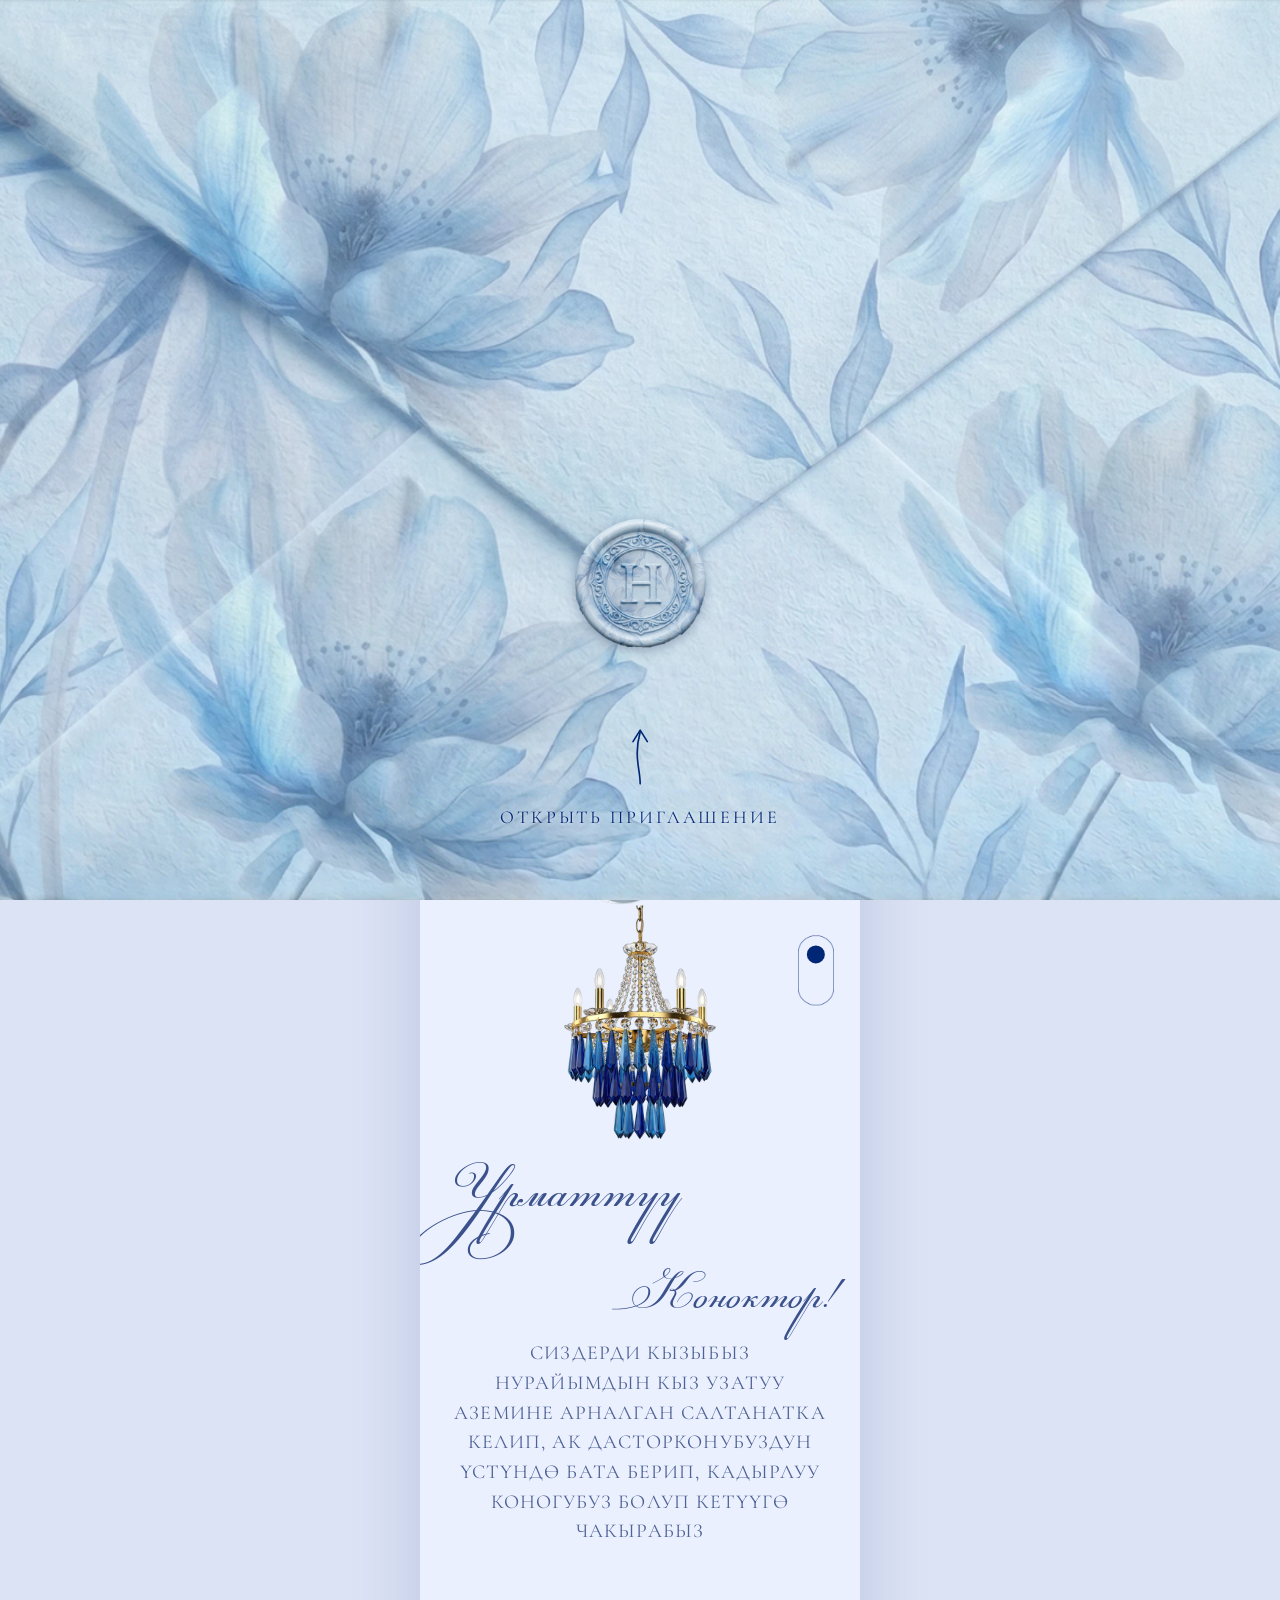
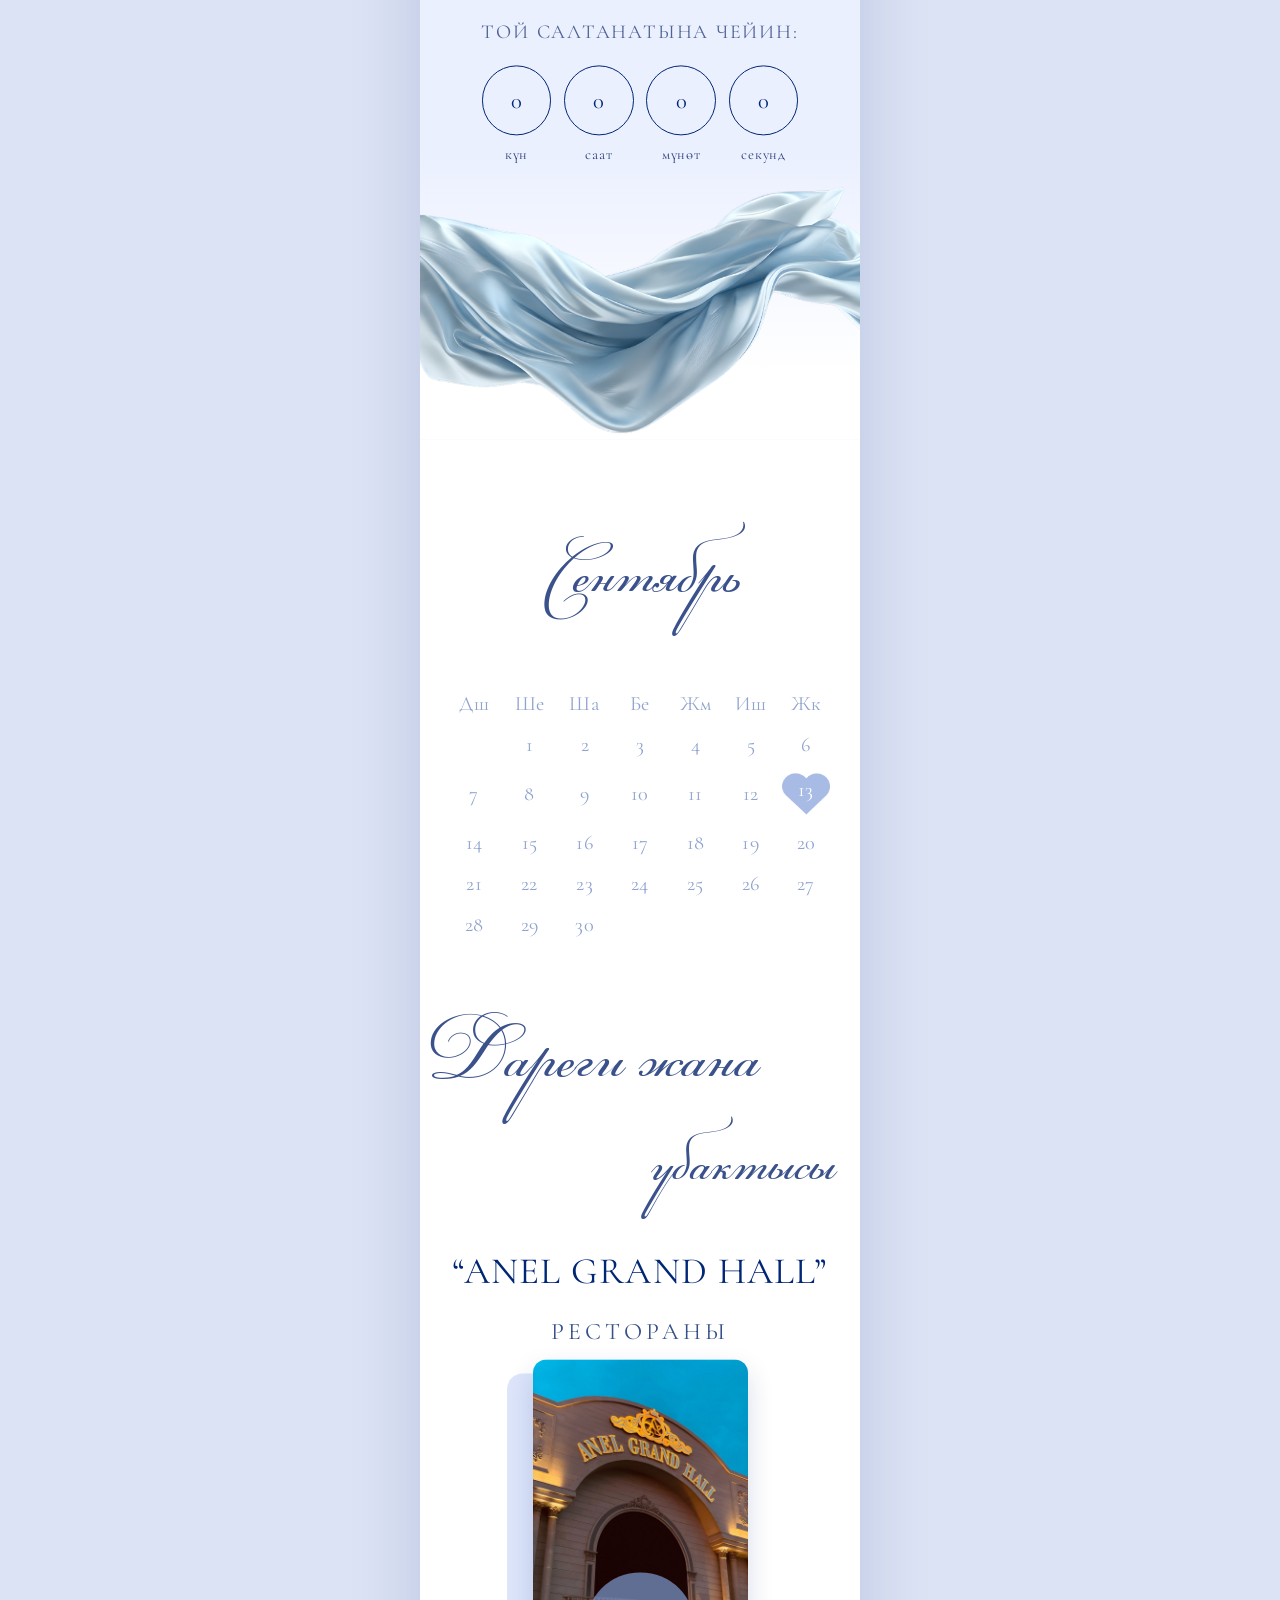
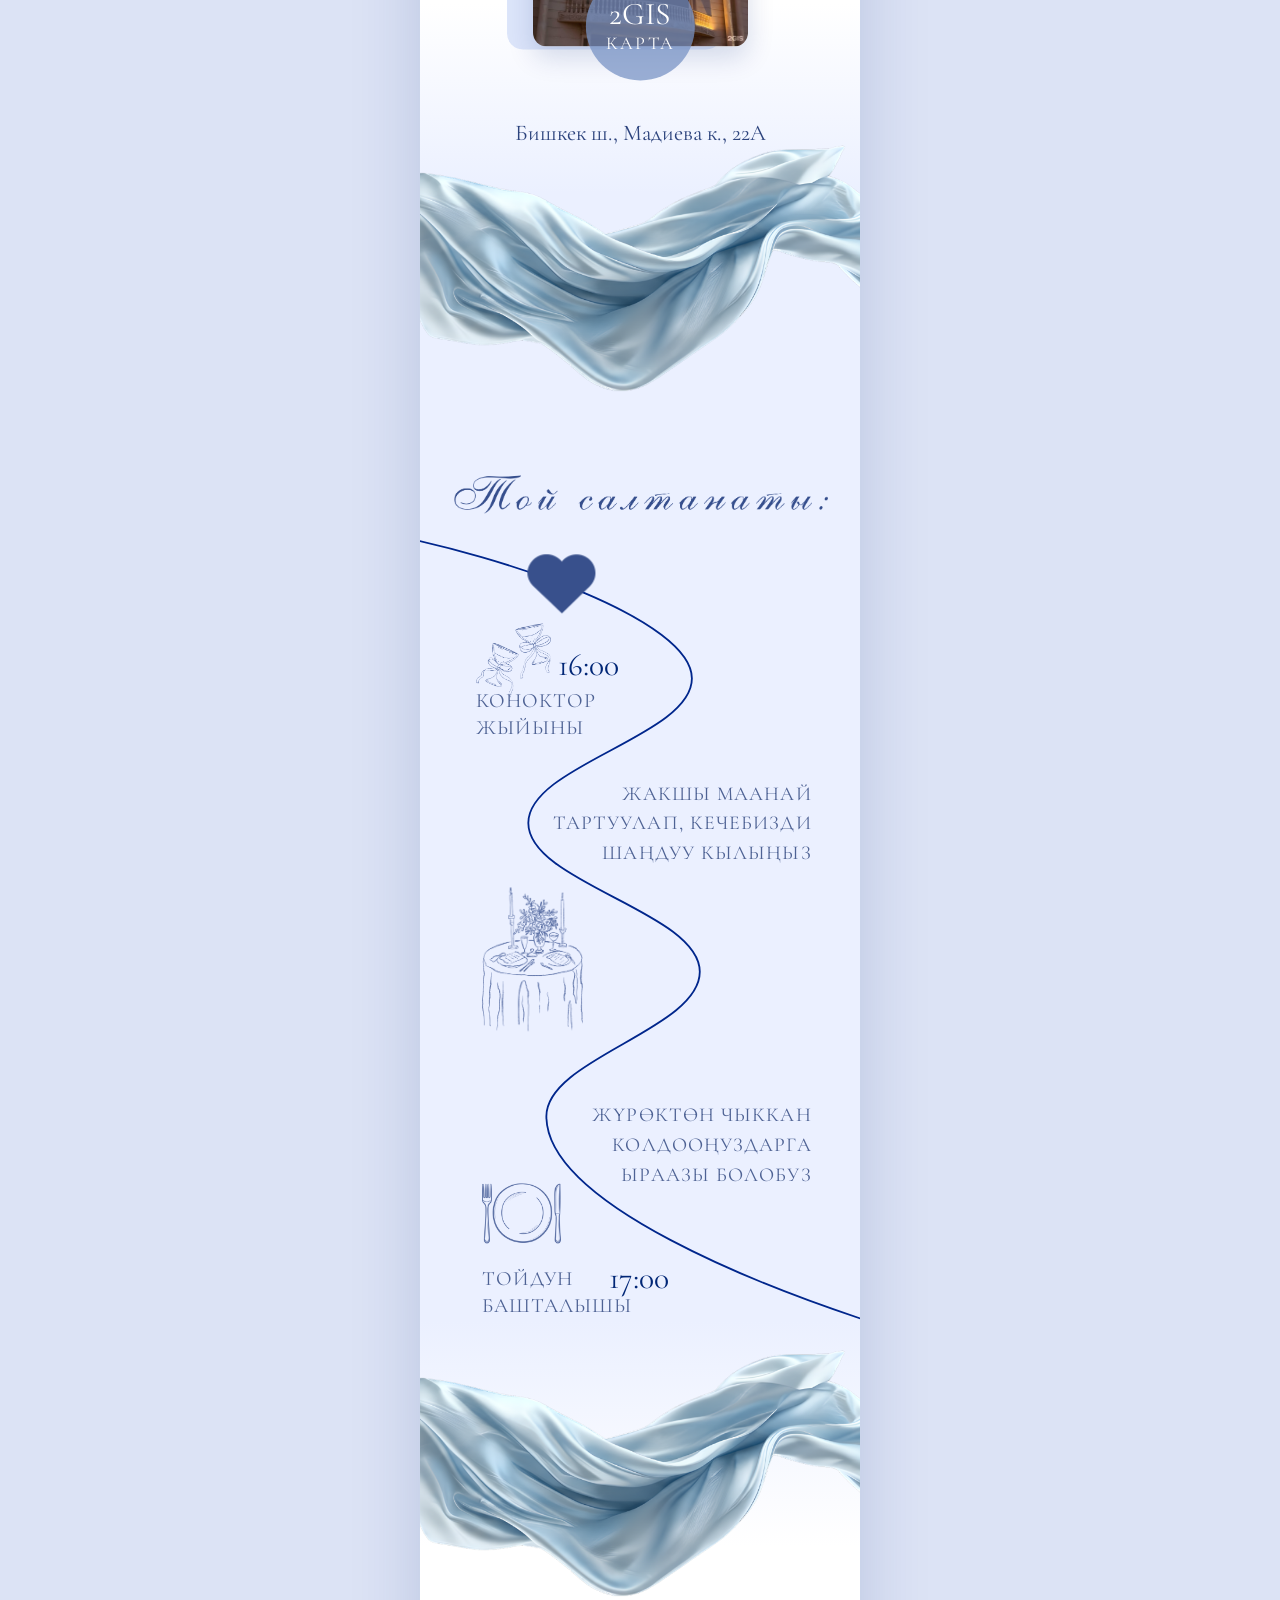
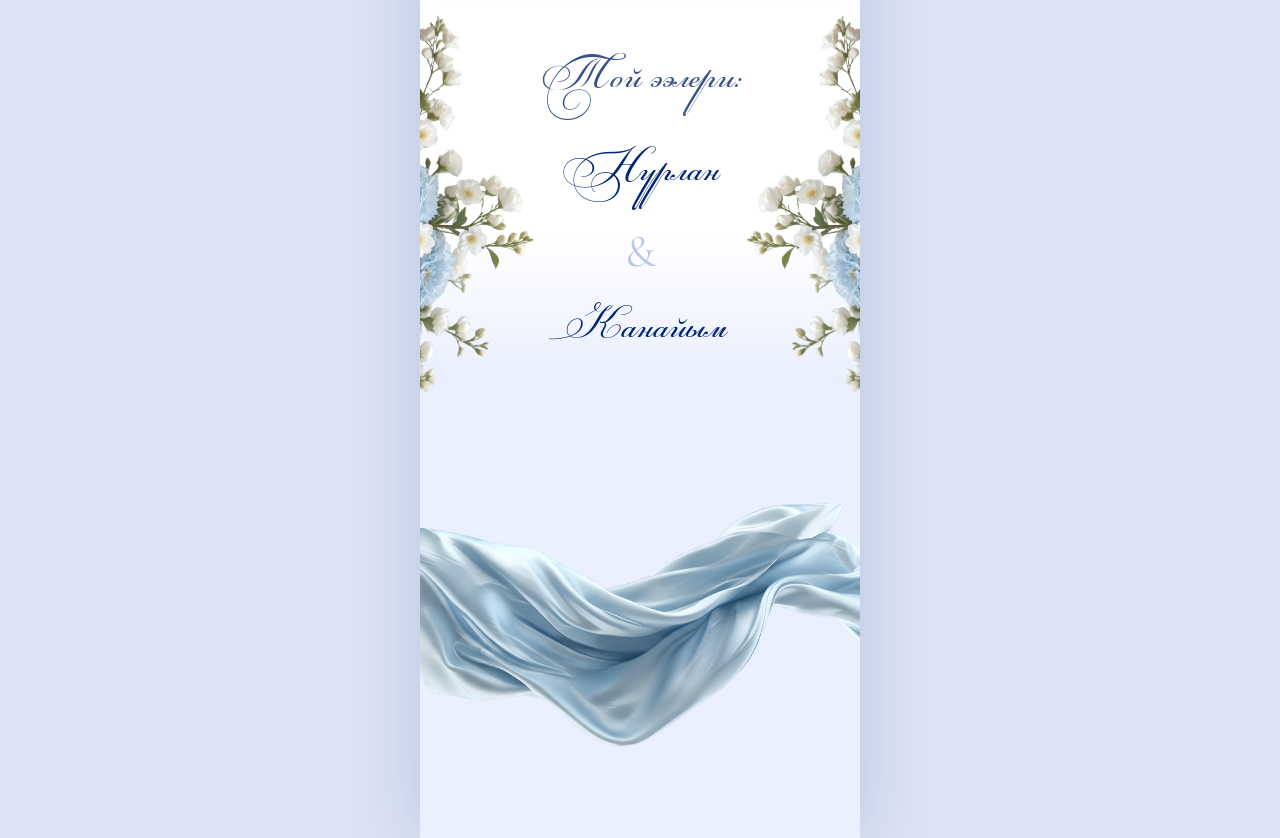
==== commit f26224b2: "Новая печать, подсказка со стрелкой, публикация на Cloudflare Pages Co-Authored-By: Claude Opus 5 <n" ====
--- a/index.html
+++ b/index.html
@@ -5,11 +5,11 @@
 <meta name="viewport" content="width=device-width, initial-scale=1, viewport-fit=cover">
 <title>Нурайым кыз узатуу | сайт-приглашение | @priglasi_ava</title>
 <meta name="description" content="Кыз узатууга чакыруу — Нурайым. 13-сентябрь 2026, саат 17:00, «ANEL GRAND HALL» рестораны, Бишкек ш., Мадиева к., 22А.">
-<meta property="og:url" content="https://theramvis.github.io/nurayym/">
+<meta property="og:url" content="https://kelgile.pages.dev/nuraim-qyzuzatuu/">
 <meta property="og:type" content="website">
 <meta property="og:title" content="Нурайым кыз узатуу | сайт-приглашение">
 <meta property="og:description" content="Урматтуу коноктор! Сиздерди кызыбыз Нурайымдын кыз узатуу аземине чакырабыз.">
-<meta property="og:image" content="https://theramvis.github.io/nurayym/assets/img/og.jpg">
+<meta property="og:image" content="https://kelgile.pages.dev/nuraim-qyzuzatuu/assets/img/og.jpg">
 <meta name="twitter:card" content="summary_large_image">
 <link rel="preconnect" href="https://fonts.googleapis.com">
 <link rel="preconnect" href="https://fonts.gstatic.com" crossorigin>
@@ -27,9 +27,18 @@
     <div class="env__flap">
       <button class="seal" id="sealBtn" type="button" aria-label="Басыңыз — чакырууну ачуу">
         <img src="assets/img/env-seal.png" alt="">
-        <span class="seal__initials">Н&nbsp;&amp;&nbsp;К</span>
       </button>
     </div>
+  </div>
+
+  <div class="env__hint" aria-hidden="true">
+    <svg class="env__arrow" viewBox="0 0 40 66">
+      <path d="M20 64 C20 48, 13 36, 20 10" fill="none" stroke="currentColor"
+            stroke-width="1.7" stroke-linecap="round"/>
+      <path d="M12.5 20 L20 8 L27.5 20" fill="none" stroke="currentColor"
+            stroke-width="1.7" stroke-linecap="round" stroke-linejoin="round"/>
+    </svg>
+    <span>Открыть приглашение</span>
   </div>
 </div>
 
--- a/css/style.css
+++ b/css/style.css
@@ -113,11 +113,12 @@
 .envelope__card{
   position:absolute;
   left:50%; top:50%;
-  width:calc(500 * var(--u));
+  /* конверт во весь экран: высота по экрану, ширина — из пропорций,
+     лишнее уходит за края колонки */
+  height:100%;
   aspect-ratio:1184/772;
   transform:translate(-50%,-50%);
   perspective:calc(1100 * var(--u));
-  filter:drop-shadow(0 calc(14 * var(--u)) calc(26 * var(--u)) rgba(56,80,140,.28));
   /* падает целиком, вместе с уже откинутой створкой */
   transition:transform .6s cubic-bezier(.45,.05,.75,.4) .95s;
 }
@@ -127,8 +128,10 @@
   position:absolute;
   inset:0;
   z-index:1;
-  clip-path:polygon(0 0, 100% 0, 50% 64.77%);
-  background:linear-gradient(180deg, #9DB6D4 0%, #C2D5E9 55%, #DCE8F5 100%);
+  /* та же бумага, что на створке: её альфа уже задаёт нужный треугольник.
+     Тень наводим фильтром, а не маской — маска по file:// местами блокируется. */
+  background:url("../assets/img/env-flap.png") center/100% 100% no-repeat;
+  filter:brightness(.71) saturate(1.22) contrast(1.03);
 }
 .env__body{
   position:absolute;
@@ -151,8 +154,8 @@
 .seal{
   position:absolute;
   left:50%; top:64.77%;        /* вершина створки */
-  width:21%;
-  aspect-ratio:621/788;
+  width:calc(118 * var(--u));  /* размер от колонки, а не от конверта */
+  aspect-ratio:734/710;
   transform:translate(-50%,-50%);
   padding:0; border:0; background:none;
   cursor:pointer;
@@ -160,19 +163,37 @@
   animation:sealPulse 2.8s ease-in-out infinite;
 }
 .seal img{ width:100%; }
-.seal__initials{
-  position:absolute;
-  left:50.7%; top:66.9%;
-  transform:translate(-50%,-50%);
+/* подсказка: стрелка на печать и надпись внизу */
+.env__hint{
+  position:absolute;
+  left:0; right:0;
+  bottom:calc(64 * var(--u));
+  z-index:5;
+  display:flex;
+  flex-direction:column;
+  align-items:center;
+  gap:calc(14 * var(--u));
+  color:var(--navy);
+  transition:opacity .35s ease;
+}
+.env__arrow{
+  width:calc(34 * var(--u));
+  height:calc(64 * var(--u));
+  animation:hintBob 2.2s ease-in-out infinite;
+}
+@keyframes hintBob{
+  0%,100%{ transform:translateY(0);                 opacity:.9; }
+  50%    { transform:translateY(calc(-8 * var(--u))); opacity:1; }
+}
+.env__hint span{
   font-family:var(--serif);
-  font-size:calc(23 * var(--u));
-  letter-spacing:.02em;
-  line-height:1;
-  white-space:nowrap;
-  color:#D8CAB4;
-  text-shadow:0 calc(1 * var(--u)) 0 rgba(255,252,246,.9),
-              0 calc(-1 * var(--u)) calc(1.5 * var(--u)) rgba(150,128,100,.55);
-}
+  font-size:calc(16 * var(--u));
+  letter-spacing:.16em;
+  text-transform:uppercase;
+  text-shadow:0 calc(1 * var(--u)) calc(3 * var(--u)) rgba(255,255,255,.75);
+}
+.envelope.is-open .env__hint{ opacity:0; }
+
 @keyframes sealPulse{
   0%,100%{ transform:translate(-50%,-50%) scale(1); }
   50%    { transform:translate(-50%,-50%) scale(1.05); }
@@ -186,7 +207,7 @@
 .envelope.is-open .seal{ animation:none; }
 .envelope.is-open .env__scene{ opacity:0; }
 .envelope.is-open .env__flap{ transform:rotateX(-176deg); }
-.envelope.is-open .envelope__card{ transform:translate(-50%,-50%) translateY(300%); }
+.envelope.is-open .envelope__card{ transform:translate(-50%,-50%) translateY(210%); }
 
 /* =========================================================
    1. ХИРО   (высота 844 / 390)
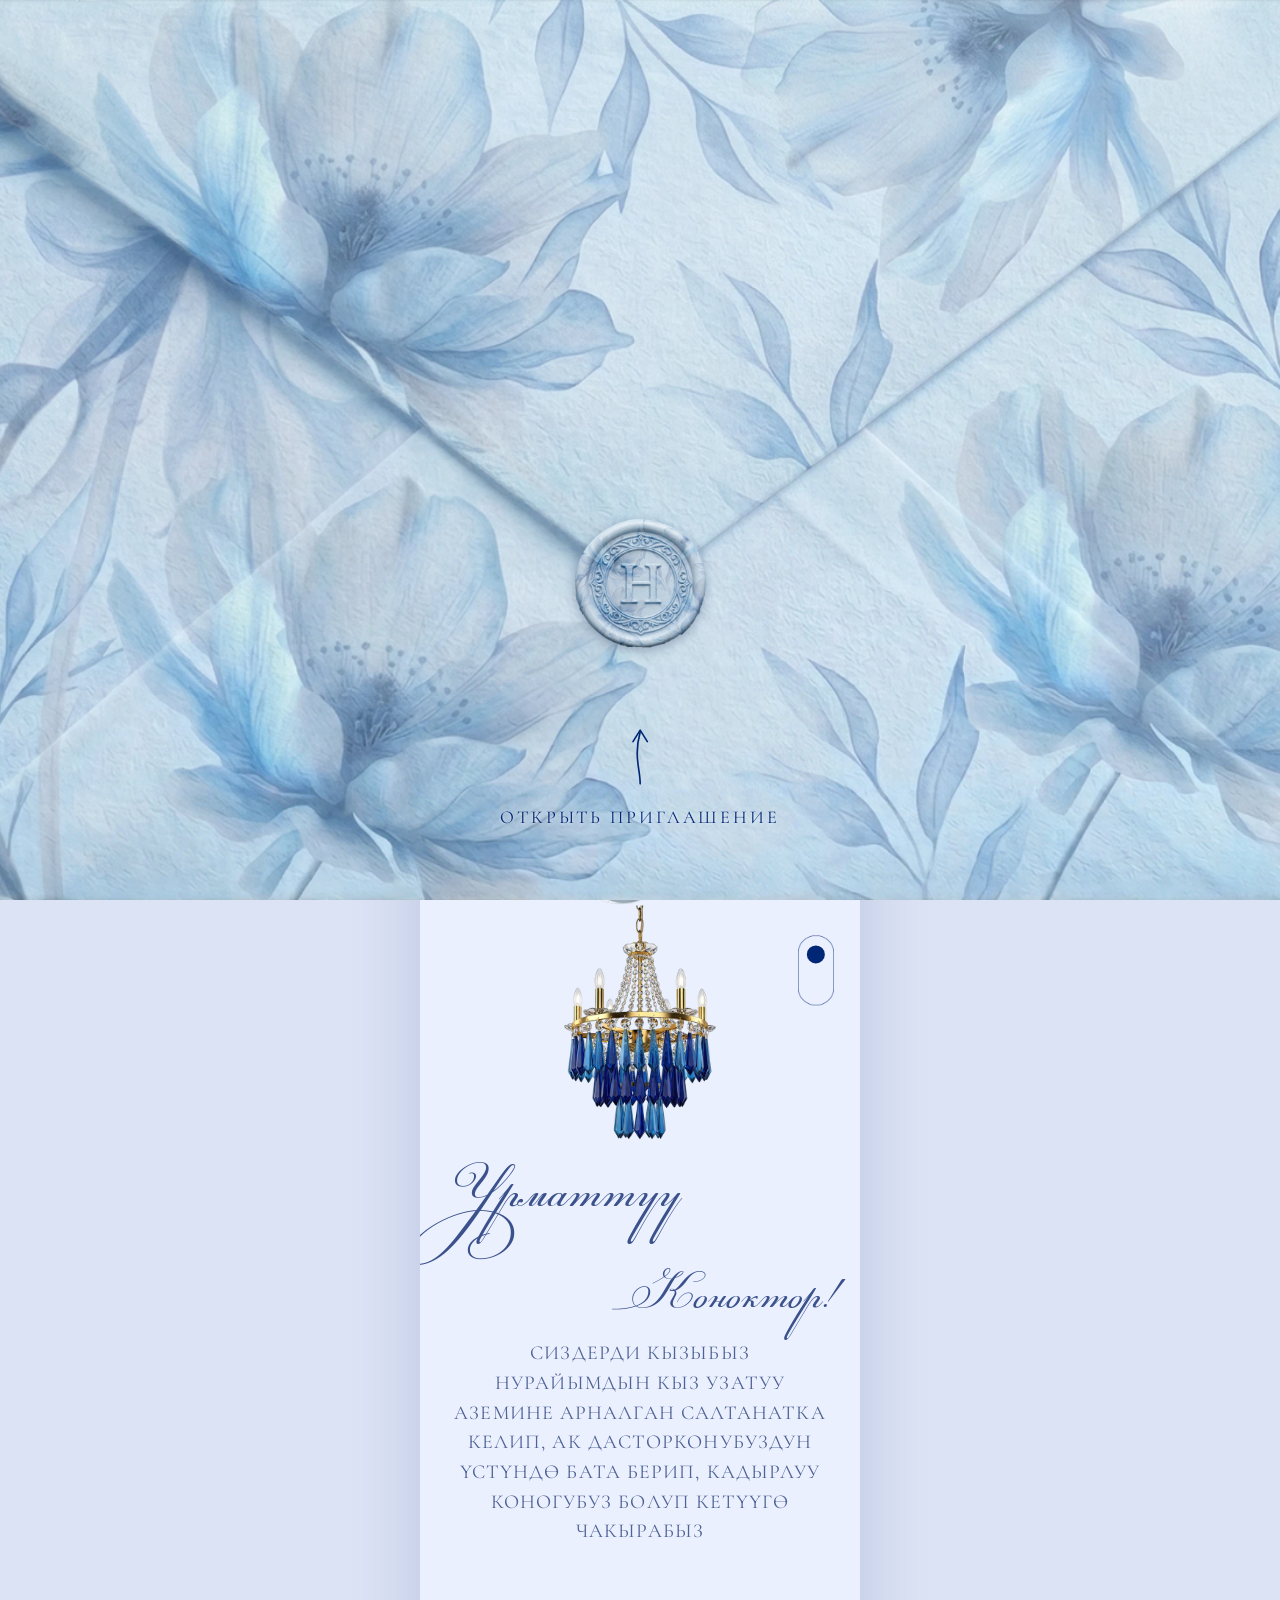
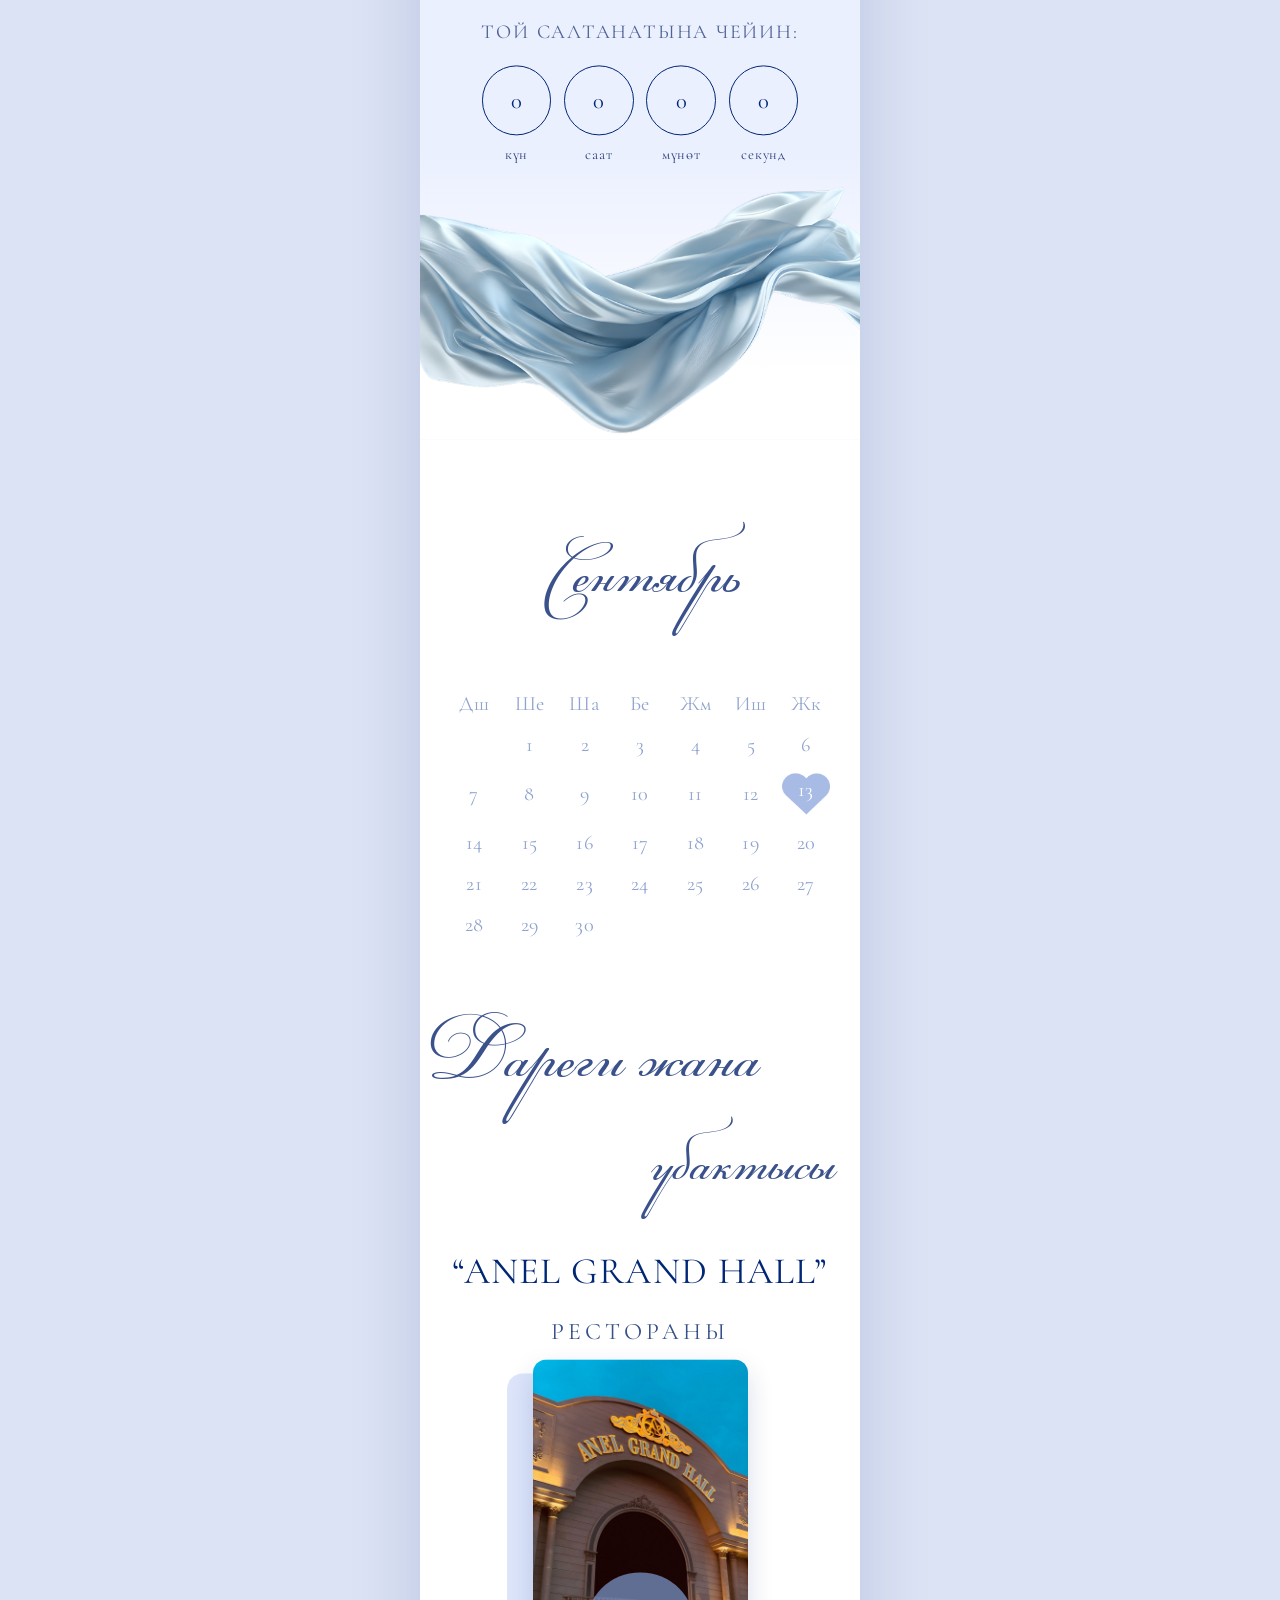
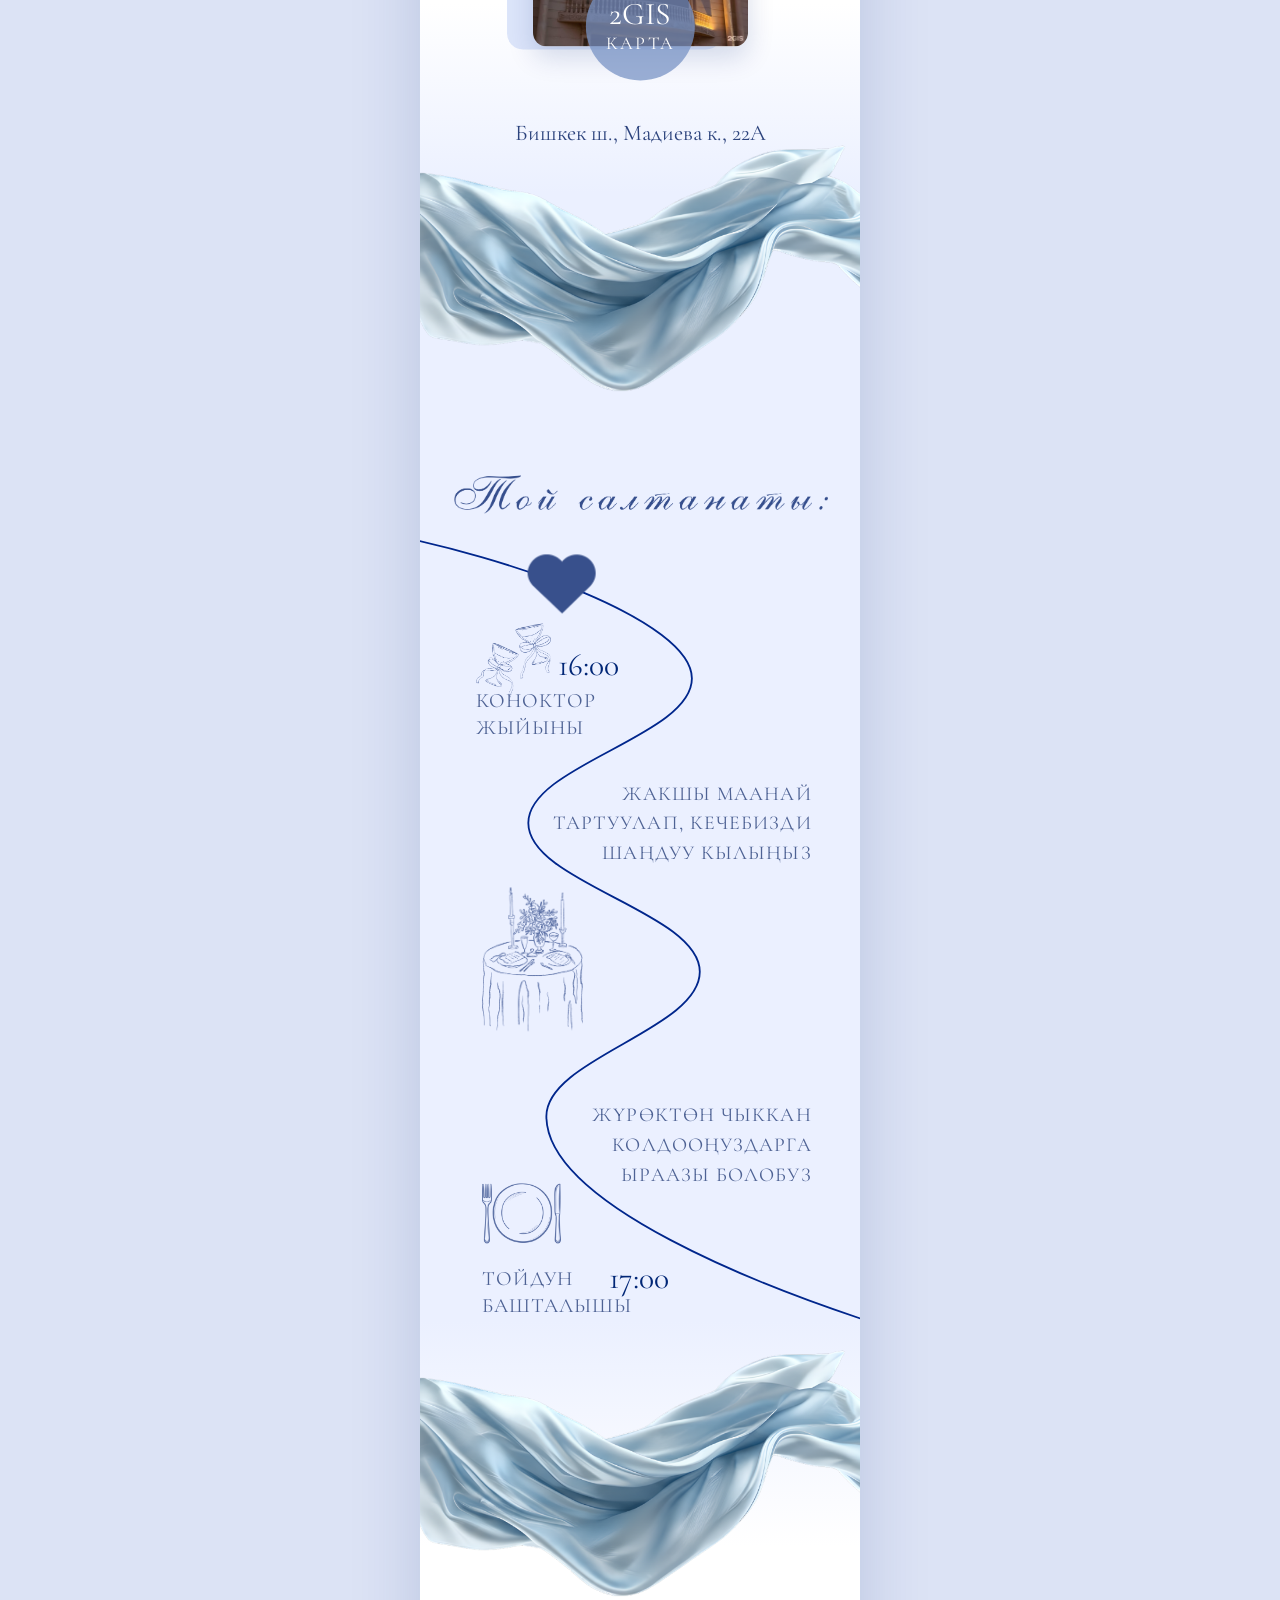
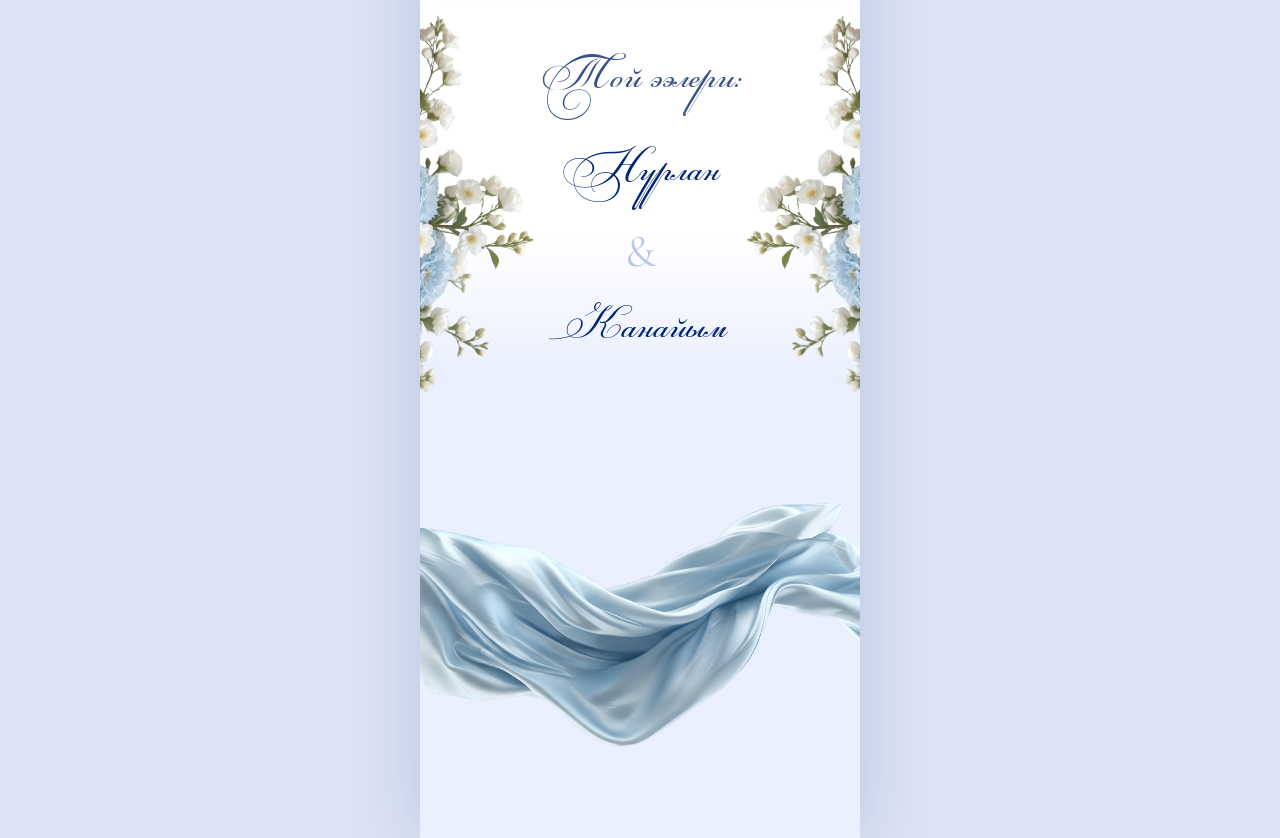
==== commit adb8511d: "Боевой домен kelgile.com/nuraim-qyzuzatuu Co-Authored-By: Claude Opus 5 <noreply@anthropic.com>" ====
--- a/index.html
+++ b/index.html
@@ -5,11 +5,11 @@
 <meta name="viewport" content="width=device-width, initial-scale=1, viewport-fit=cover">
 <title>Нурайым кыз узатуу | сайт-приглашение | @priglasi_ava</title>
 <meta name="description" content="Кыз узатууга чакыруу — Нурайым. 13-сентябрь 2026, саат 17:00, «ANEL GRAND HALL» рестораны, Бишкек ш., Мадиева к., 22А.">
-<meta property="og:url" content="https://kelgile.pages.dev/nuraim-qyzuzatuu/">
+<meta property="og:url" content="https://kelgile.com/nuraim-qyzuzatuu/">
 <meta property="og:type" content="website">
 <meta property="og:title" content="Нурайым кыз узатуу | сайт-приглашение">
 <meta property="og:description" content="Урматтуу коноктор! Сиздерди кызыбыз Нурайымдын кыз узатуу аземине чакырабыз.">
-<meta property="og:image" content="https://kelgile.pages.dev/nuraim-qyzuzatuu/assets/img/og.jpg">
+<meta property="og:image" content="https://kelgile.com/nuraim-qyzuzatuu/assets/img/og.jpg">
 <meta name="twitter:card" content="summary_large_image">
 <link rel="preconnect" href="https://fonts.googleapis.com">
 <link rel="preconnect" href="https://fonts.gstatic.com" crossorigin>
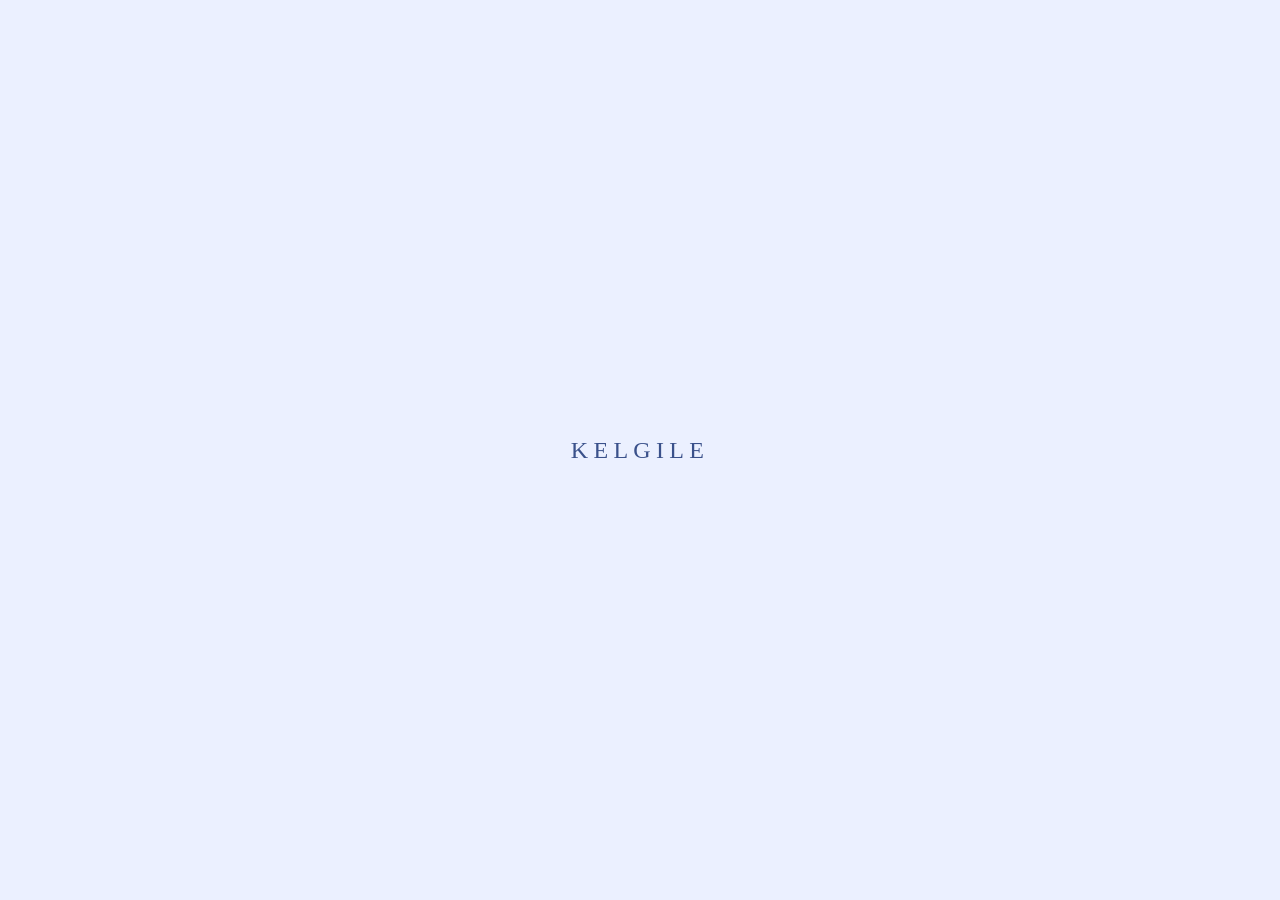
==== commit b4a53140: "Мультисайтовая структура: sites/<путь>/ и общий deploy.sh За открывающимся конвертом теперь сразу ви" ====
--- a/index.html
+++ b/index.html
@@ -1,204 +1,15 @@
 <!DOCTYPE html>
-<html lang="ky">
+<html lang="ru">
 <head>
 <meta charset="utf-8">
-<meta name="viewport" content="width=device-width, initial-scale=1, viewport-fit=cover">
-<title>Нурайым кыз узатуу | сайт-приглашение | @priglasi_ava</title>
-<meta name="description" content="Кыз узатууга чакыруу — Нурайым. 13-сентябрь 2026, саат 17:00, «ANEL GRAND HALL» рестораны, Бишкек ш., Мадиева к., 22А.">
-<meta property="og:url" content="https://kelgile.com/nuraim-qyzuzatuu/">
-<meta property="og:type" content="website">
-<meta property="og:title" content="Нурайым кыз узатуу | сайт-приглашение">
-<meta property="og:description" content="Урматтуу коноктор! Сиздерди кызыбыз Нурайымдын кыз узатуу аземине чакырабыз.">
-<meta property="og:image" content="https://kelgile.com/nuraim-qyzuzatuu/assets/img/og.jpg">
-<meta name="twitter:card" content="summary_large_image">
-<link rel="preconnect" href="https://fonts.googleapis.com">
-<link rel="preconnect" href="https://fonts.gstatic.com" crossorigin>
-<link href="https://fonts.googleapis.com/css2?family=Cormorant+Garamond:wght@300;400;500&display=swap" rel="stylesheet">
-<link rel="stylesheet" href="css/style.css">
+<meta name="viewport" content="width=device-width, initial-scale=1">
+<meta name="robots" content="noindex">
+<title>kelgile</title>
+<style>
+  body{margin:0;min-height:100vh;display:flex;align-items:center;justify-content:center;
+       background:#EBF0FF;color:#3A518B;font-family:'Cormorant Garamond',Georgia,serif}
+  h1{font-weight:400;letter-spacing:.22em;text-transform:uppercase;font-size:24px}
+</style>
 </head>
-<body class="is-locked">
-
-<!-- ================= КОНВЕРТ ================= -->
-<div class="envelope" id="envelope">
-  <div class="env__scene"></div>
-  <div class="envelope__card">
-    <div class="env__inner"></div>
-    <div class="env__body"></div>
-    <div class="env__flap">
-      <button class="seal" id="sealBtn" type="button" aria-label="Басыңыз — чакырууну ачуу">
-        <img src="assets/img/env-seal.png" alt="">
-      </button>
-    </div>
-  </div>
-
-  <div class="env__hint" aria-hidden="true">
-    <svg class="env__arrow" viewBox="0 0 40 66">
-      <path d="M20 64 C20 48, 13 36, 20 10" fill="none" stroke="currentColor"
-            stroke-width="1.7" stroke-linecap="round"/>
-      <path d="M12.5 20 L20 8 L27.5 20" fill="none" stroke="currentColor"
-            stroke-width="1.7" stroke-linecap="round" stroke-linejoin="round"/>
-    </svg>
-    <span>Открыть приглашение</span>
-  </div>
-</div>
-
-<audio id="track" loop preload="auto" src="assets/audio/song.mp3"></audio>
-
-<main class="page" id="page">
-
-  <!-- ================= 1. ХИРО ================= -->
-  <section class="sec hero">
-    <img src="assets/img/flower-dark.png"   alt="" class="hero__flower hero__flower--l">
-    <img src="assets/img/flower-dark-2.png" alt="" class="hero__flower hero__flower--r">
-    <img src="assets/img/flower-light.png"  alt="" class="hero__flower hero__flower--bl">
-
-    <img src="assets/img/t-kyz-uzatuuga-chakyruu.png" alt="Кыз узатууга чакыруу" class="hero__eyebrow">
-    <span class="hero__name script">Нурайым</span>
-    <img src="assets/img/t-kyz-uzatuu.png" alt="Кыз узатуу" class="hero__sub">
-    <div class="hero__hand">
-      <img src="assets/img/hand-card.png" alt="">
-      <span class="hero__date script">13-сентябрь<br>2026</span>
-    </div>
-
-    <img src="assets/img/silk.png" alt="" class="hero__silk">
-
-    <button class="player" id="playerBtn" type="button" aria-label="Музыканы күйгүзүү / өчүрүү" aria-pressed="false">
-      <img src="assets/img/song-ring.png"  alt="" class="player__ring">
-      <img src="assets/img/icon-play.png"  alt="" class="player__icon player__icon--play">
-      <img src="assets/img/icon-pause.png" alt="" class="player__icon player__icon--pause">
-    </button>
-
-    <span class="scroll-hint" aria-hidden="true">
-      <img src="assets/img/scroll-pill.png" alt="">
-      <i></i>
-    </span>
-  </section>
-
-  <!-- ================= 2. ПРИВЕТСТВИЕ + ТАЙМЕР ================= -->
-  <section class="sec greeting">
-    <img src="assets/img/chandelier.png" alt="" class="greeting__chandelier">
-
-    <span class="greeting__script script">Урматтуу</span>
-    <span class="greeting__caps script">Коноктор!</span>
-
-    <p class="text g-p1">
-      Сиздерди кызыбыз<br>
-      Нурайымдын кыз узатуу<br>
-      аземине арналган салтанатка<br>
-      келип, ак дасторконубуздун<br>
-      үстүндө бата берип, кадырлуу<br>
-      коногубуз болуп кетүүгө<br>
-      чакырабыз
-    </p>
-
-    <p class="text g-lbl">Той салтанатына чейин:</p>
-
-    <div class="countdown" id="countdown">
-      <div class="countdown__cell"><span class="countdown__num" data-cd="days">0</span><span class="countdown__lbl">күн</span></div>
-      <div class="countdown__cell"><span class="countdown__num" data-cd="hours">0</span><span class="countdown__lbl">саат</span></div>
-      <div class="countdown__cell"><span class="countdown__num" data-cd="minutes">0</span><span class="countdown__lbl">мүнөт</span></div>
-      <div class="countdown__cell"><span class="countdown__num" data-cd="seconds">0</span><span class="countdown__lbl">секунд</span></div>
-    </div>
-
-    <img src="assets/img/silk.png" alt="" class="greeting__silk">
-  </section>
-
-  <!-- ================= 3. ДАТА И МЕСТО ================= -->
-  <section class="sec place">
-    <span class="place__month script">Сентябрь</span>
-
-    <table class="cal">
-      <thead>
-        <tr><th>Дш</th><th>Ше</th><th>Ша</th><th>Бе</th><th>Жм</th><th>Иш</th><th>Жк</th></tr>
-      </thead>
-      <tbody>
-        <tr><td></td><td>1</td><td>2</td><td>3</td><td>4</td><td>5</td><td>6</td></tr>
-        <tr><td>7</td><td>8</td><td>9</td><td>10</td><td>11</td><td>12</td>
-            <td><span class="cal__on"><img src="assets/img/heart-cal.png" alt=""><i>13</i></span></td></tr>
-        <tr><td>14</td><td>15</td><td>16</td><td>17</td><td>18</td><td>19</td><td>20</td></tr>
-        <tr><td>21</td><td>22</td><td>23</td><td>24</td><td>25</td><td>26</td><td>27</td></tr>
-        <tr><td>28</td><td>29</td><td>30</td><td></td><td></td><td></td><td></td></tr>
-      </tbody>
-    </table>
-
-    <span class="place__h1 script">Дареги жана</span>
-    <span class="place__h2 script">убактысы</span>
-    <span class="place__venue">“ANEL GRAND HALL”</span>
-    <p class="text place__resto">Рестораны</p>
-
-    <div class="photo">
-      <!-- Положите снимок в assets/img/venue.jpg — он подхватится сам,
-           заглушка ниже спрячется. Файла нет — остаётся заглушка. -->
-      <div class="photo__img photo__img--empty" id="venueStub" role="img" aria-label="ANEL GRAND HALL">
-        <span>ANEL<br>GRAND<br>HALL</span>
-      </div>
-      <img src="assets/img/venue.jpg" alt="Ресторан «ANEL GRAND HALL»" class="photo__img photo__img--real"
-           onload="document.getElementById('venueStub').hidden=true;this.style.display='block'"
-           onerror="this.remove()">
-      <a class="photo__map" href="https://2gis.kg/bishkek/search/ANEL%20GRAND%20HALL/firm/70000001079817962/74.643226%2C42.822157" target="_blank" rel="noopener">
-        <b>2GIS</b><span>Карта</span>
-      </a>
-    </div>
-
-    <p class="place__addr">
-      <a href="https://yandex.ru/maps/?ll=74.643226%2C42.822157&amp;z=17&amp;pt=74.643226%2C42.822157" target="_blank" rel="noopener">
-        Бишкек ш., Мадиева к., 22А
-      </a>
-    </p>
-  </section>
-
-  <!-- ================= 4. ПРОГРАММА ================= -->
-  <section class="sec timing">
-    <img src="assets/img/silk.png" alt="" class="timing__silk-top">
-    <img src="assets/img/t-toi-saltanaty.png" alt="Той салтанаты:" class="timing__title">
-
-    <svg class="timing__path" viewBox="0 0 390 1250" aria-hidden="true">
-      <path id="toiPath" d="M -40 300
-               C  80 322, 241 379, 241 430
-               C 241 481,  96 507,  96 558
-               C  96 611, 248 637, 248 690
-               C 248 741, 112 767, 112 818
-               C 112 895, 300 970, 430 1010"
-            fill="none" stroke="#00268C" stroke-width="1.6"/>
-    </svg>
-
-    <img src="assets/img/icon-glasses.png" alt="" class="timing__icon i-glasses">
-    <p class="t-time t-15">16:00</p>
-    <p class="t-what t-15w">Коноктор<br>жыйыны</p>
-
-    <p class="text text--right timing__note timing__note--1">
-      Жакшы маанай<br>тартуулап, кечебизди<br>шаңдуу кылыңыз
-    </p>
-
-    <img src="assets/img/heart.png" alt="" class="timing__heart">
-    <img src="assets/img/icon-table.png" alt="" class="timing__icon i-table">
-
-    <p class="text text--right timing__note timing__note--2">
-      Жүрөктөн чыккан<br>колдооңуздарга<br>ыраазы болобуз
-    </p>
-
-    <img src="assets/img/icon-plate.png" alt="" class="timing__icon i-plate">
-    <p class="t-time t-16">17:00</p>
-    <p class="t-what t-16w">Тойдун<br>башталышы</p>
-  </section>
-
-  <!-- ================= 5. ЦВЕТЫ ================= -->
-  <section class="sec decor">
-    <img src="assets/img/silk.png"    alt="" class="decor__silk-top">
-    <img src="assets/img/bouquet.png" alt="" class="decor__bouquet decor__bouquet--l">
-    <img src="assets/img/bouquet.png" alt="" class="decor__bouquet decor__bouquet--r">
-    <div class="sign">
-      <span class="sign__lead script">Той ээлери:</span>
-      <span class="sign__name script">Нурлан</span>
-      <span class="sign__amp">&amp;</span>
-      <span class="sign__name script">Канайым</span>
-    </div>
-
-    <img src="assets/img/silk.png"    alt="" class="decor__silk-bot">
-  </section>
-
-</main>
-
-<script src="js/main.js"></script>
-</body>
+<body><h1>kelgile</h1></body>
 </html>
